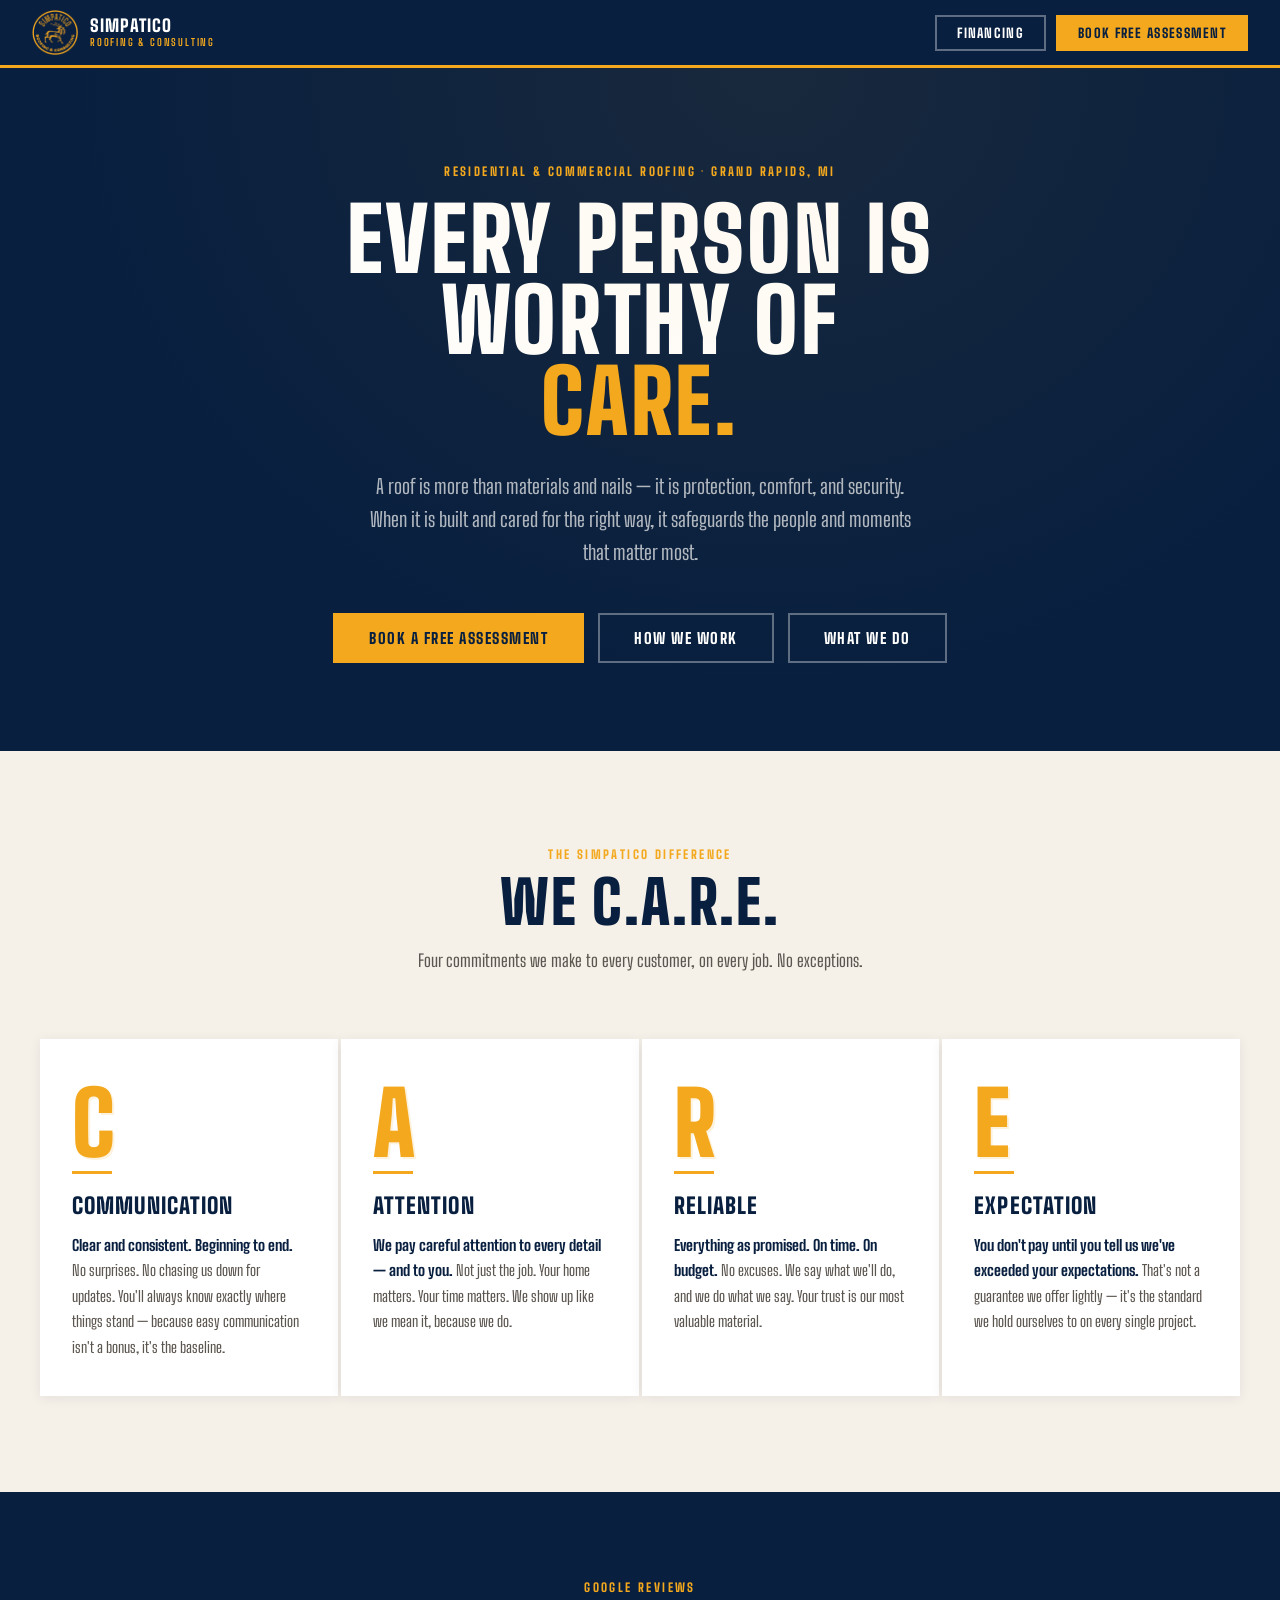
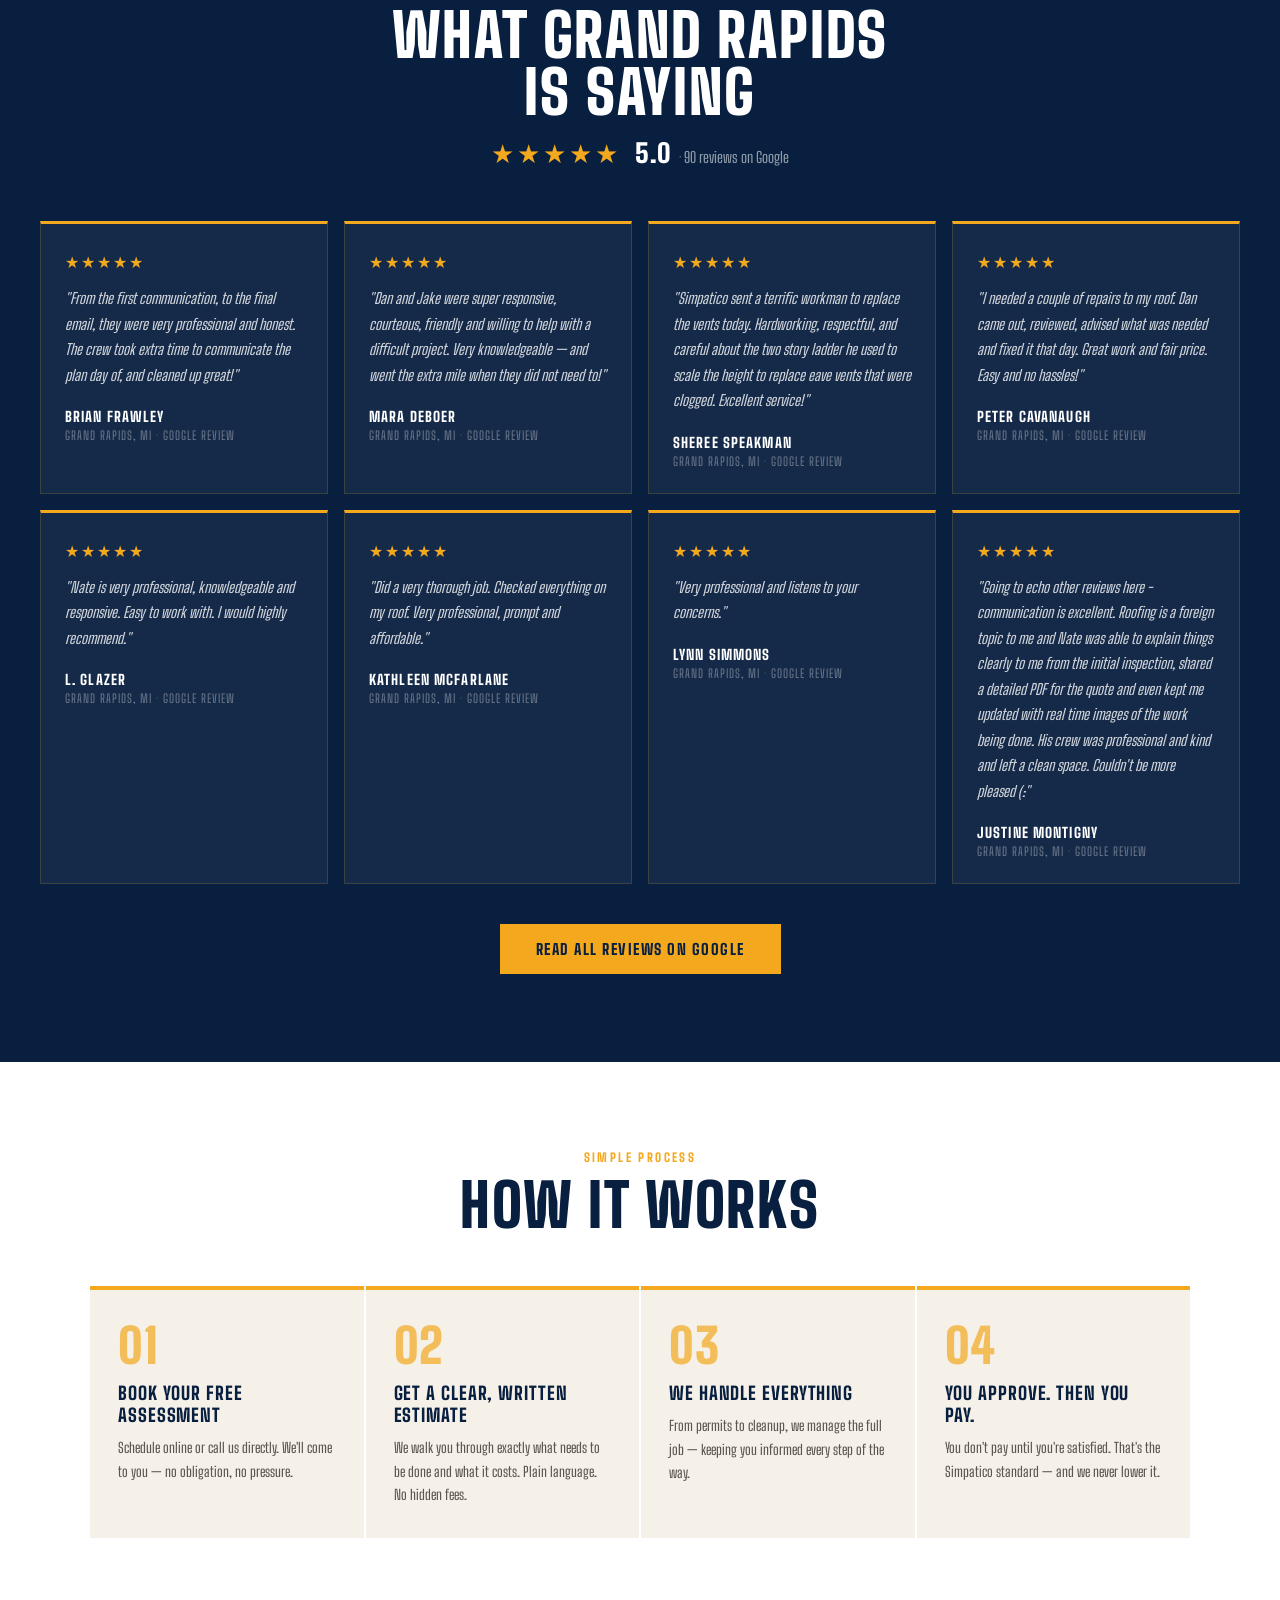
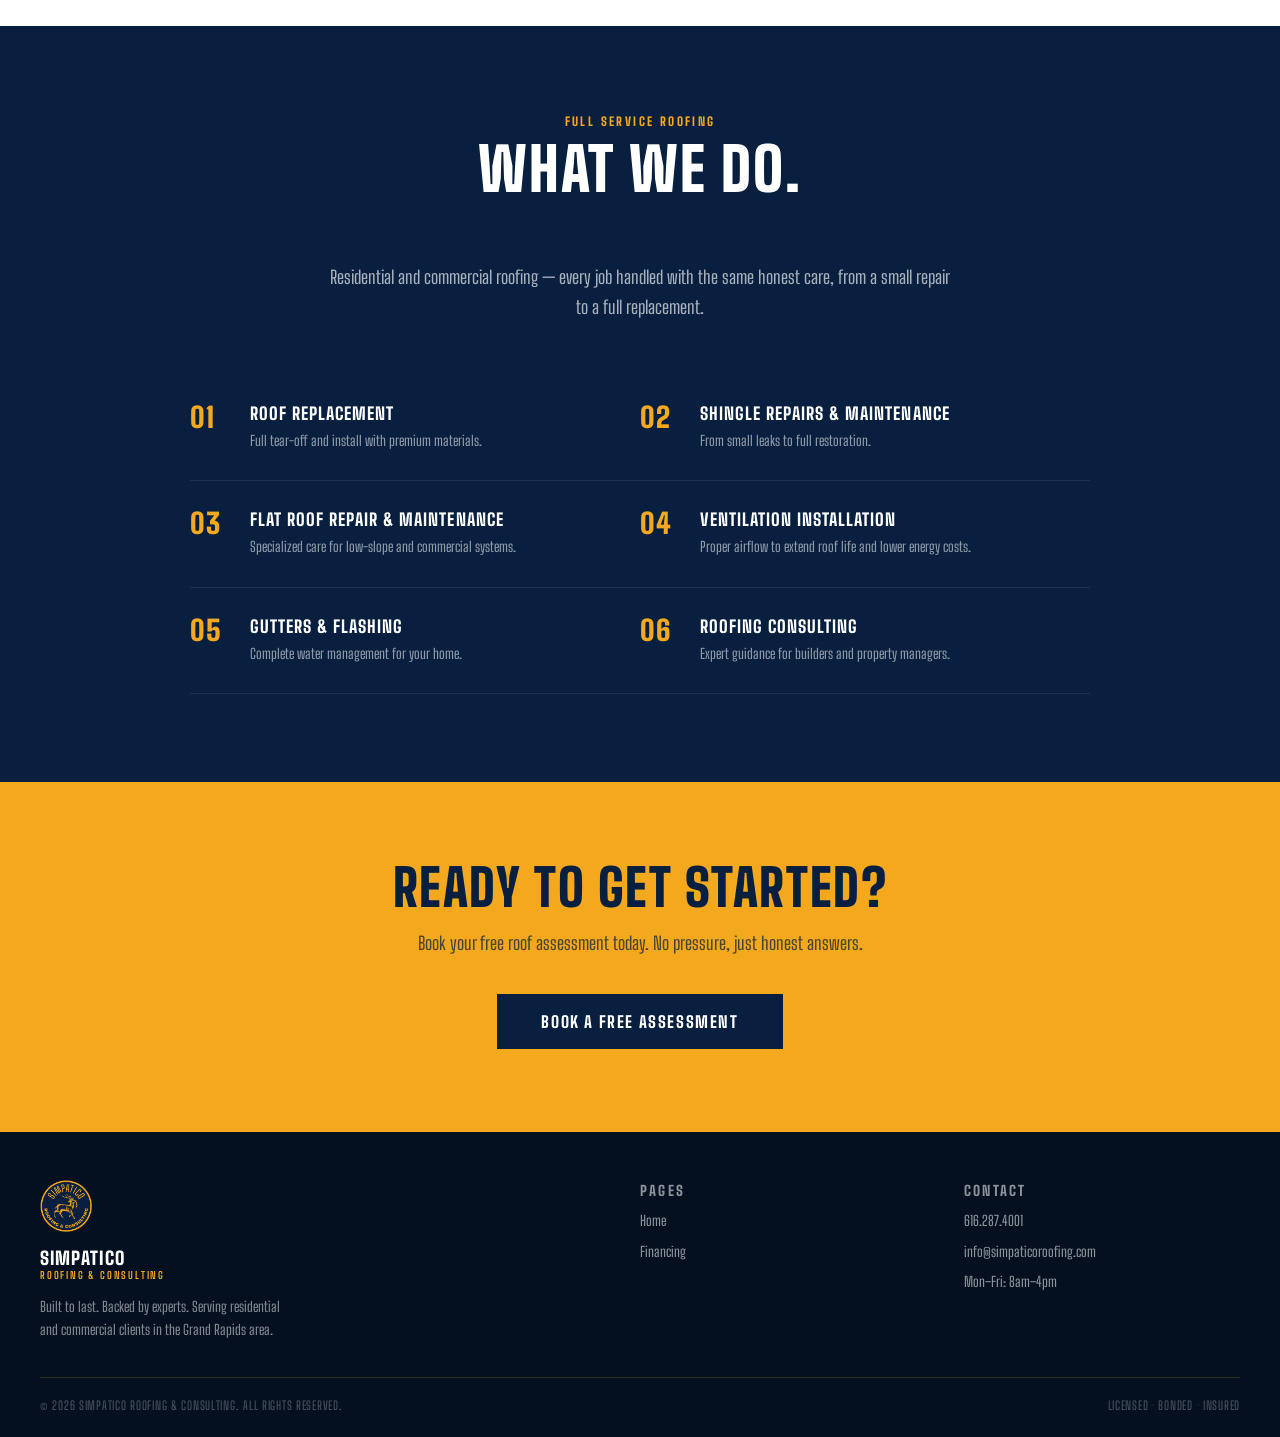
==== index.html @ 1a0c3919 "Build out financing page; restructure header; remove products-we-trust - Replace coming-soon stub wi" ====
<!DOCTYPE html>
<html lang="en">
<head>
<meta charset="UTF-8">
<meta name="viewport" content="width=device-width, initial-scale=1.0">
<title>Simpatico Roofing & Consulting — Grand Rapids, MI</title>
<meta name="description" content="Residential and commercial roofing in Grand Rapids, MI. Honest estimates, expert installation, and a satisfaction guarantee. Book your free assessment today.">
<link rel="stylesheet" href="styles.css">
<style>
/* ── HERO ── */
.hero {
  background: var(--navy);
  padding: 96px 32px 88px;
  text-align: center;
  position: relative; overflow: hidden;
}
.hero::before {
  content: '';
  position: absolute; inset: 0;
  background: radial-gradient(ellipse at 60% 0%, rgba(243,168,29,0.07) 0%, transparent 65%);
  pointer-events: none;
}
.hero-eyebrow {
  font-weight: 800; font-size: 12px; letter-spacing: 0.20em; text-transform: uppercase;
  color: var(--gold); margin-bottom: 20px;
}
.hero h1 {
  font-weight: 900; font-size: clamp(44px, 7vw, 88px);
  text-transform: uppercase; letter-spacing: 0.03em; line-height: 0.92;
  color: white; margin-bottom: 28px;
}
.hero h1 em { color: var(--gold); font-style: normal; }
.hero-sub {
  font-size: clamp(16px, 2vw, 20px); font-weight: 400;
  color: rgba(255,255,255,0.68); line-height: 1.65;
  max-width: 560px; margin: 0 auto 44px;
}
.hero-actions { display: flex; gap: 14px; justify-content: center; flex-wrap: wrap; }

/* ── CARE SECTION ── */
.care-section { background: var(--off-white); padding: 96px 32px; }
.care-grid {
  display: grid;
  grid-template-columns: repeat(auto-fit, minmax(260px, 1fr));
  gap: 3px;
  max-width: 1200px; margin: 0 auto;
}
.care-card {
  background: white;
  padding: 40px 32px 36px;
  box-shadow: 0 2px 12px rgba(8,31,63,0.07);
  transition: box-shadow 200ms ease-out, transform 200ms ease-out;
}
.care-card:hover {
  box-shadow: 0 8px 32px rgba(8,31,63,0.14);
  transform: translateY(-3px);
}
.care-letter {
  font-weight: 900; font-size: 88px; line-height: 1;
  letter-spacing: -0.02em; text-transform: uppercase;
  color: var(--gold); margin-bottom: 4px;
  text-shadow: 2px 2px 0 rgba(243,168,29,0.15);
}
.care-rule { width: 40px; height: 3px; background: var(--gold); margin-bottom: 18px; }
.care-title {
  font-weight: 900; font-size: 22px;
  text-transform: uppercase; letter-spacing: 0.05em;
  color: var(--navy); margin-bottom: 14px;
}
.care-desc { font-size: 15px; font-weight: 400; color: var(--gray); line-height: 1.70; }
.care-desc strong { color: var(--navy); font-weight: 700; }

/* ── REVIEWS ── */
.reviews-section { background: var(--navy); padding: 88px 32px; }
.reviews-section .section-header { margin-bottom: 52px; }
.reviews-section .section-title { color: white; }
.reviews-aggregate { display: flex; align-items: center; gap: 14px; justify-content: center; margin-top: 16px; flex-wrap: wrap; }
.reviews-stars { color: var(--gold); font-size: 26px; letter-spacing: 3px; }
.reviews-score { font-weight: 900; font-size: 26px; color: white; letter-spacing: 0.03em; }
.reviews-count { font-weight: 400; font-size: 15px; color: rgba(255,255,255,0.55); letter-spacing: 0; }
.reviews-grid {
  display: grid;
  grid-template-columns: repeat(auto-fit, minmax(280px, 1fr));
  gap: 16px;
  max-width: 1200px; margin: 0 auto;
}
.review-card {
  background: rgba(255,255,255,0.05);
  border: 1px solid rgba(243,168,29,0.18);
  border-top: 3px solid var(--gold);
  padding: 28px 24px 24px;
  transition: background 200ms;
}
.review-card:hover { background: rgba(255,255,255,0.08); }
.review-stars { color: var(--gold); font-size: 16px; letter-spacing: 2px; margin-bottom: 14px; }
.review-text { font-size: 15px; font-weight: 400; font-style: italic; color: rgba(255,255,255,0.80); line-height: 1.70; margin-bottom: 20px; }
.review-author { font-weight: 800; font-size: 14px; letter-spacing: 0.08em; text-transform: uppercase; color: white; }
.review-source { font-size: 12px; letter-spacing: 0.08em; text-transform: uppercase; color: rgba(255,255,255,0.35); margin-top: 3px; }

/* ── HOW IT WORKS ── */
.how-section { background: white; padding: 88px 32px; }
.steps {
  display: grid;
  grid-template-columns: repeat(auto-fit, minmax(220px, 1fr));
  gap: 2px;
  max-width: 1100px; margin: 0 auto;
}
.step { padding: 32px 28px; border-top: 4px solid var(--gold); background: var(--off-white); }
.step-num {
  font-weight: 900; font-size: 48px; letter-spacing: 0.02em;
  color: var(--gold); line-height: 1; margin-bottom: 12px; opacity: 0.70;
}
.step-title { font-weight: 800; font-size: 18px; text-transform: uppercase; letter-spacing: 0.05em; color: var(--navy); margin-bottom: 10px; }
.step-desc { font-size: 14px; font-weight: 400; color: var(--gray); line-height: 1.65; }

/* ── FINAL CTA ── */
.cta-section { background: var(--gold); padding: 80px 32px; text-align: center; }
.cta-section h2 {
  font-weight: 900; font-size: clamp(30px, 4vw, 56px);
  text-transform: uppercase; letter-spacing: 0.03em; line-height: 1.0;
  color: var(--navy); margin-bottom: 16px;
}
.cta-section p {
  font-size: 18px; font-weight: 400;
  color: var(--navy); opacity: 0.72; line-height: 1.6;
  max-width: 520px; margin: 0 auto 36px;
}

/* ── WHAT WE DO ── */
.services-section { background: var(--navy); padding: 88px 32px; }
.services-section .section-title { color: white; }
.services-intro {
  font-size: clamp(16px, 2vw, 18px); font-weight: 400;
  color: rgba(255,255,255,0.65); line-height: 1.70;
  max-width: 620px; margin: 0 auto 52px; text-align: center;
}
.services-grid {
  display: grid;
  grid-template-columns: repeat(auto-fit, minmax(320px, 1fr));
  gap: 0;
  max-width: 900px; margin: 0 auto;
}
.service-item {
  display: flex; gap: 20px; align-items: flex-start;
  padding: 28px 0;
  border-bottom: 1px solid rgba(255,255,255,0.08);
}
.service-num {
  font-weight: 900; font-size: 28px; letter-spacing: 0.02em;
  color: var(--gold); line-height: 1; flex-shrink: 0; min-width: 40px;
}
.service-title {
  font-weight: 800; font-size: 17px; text-transform: uppercase;
  letter-spacing: 0.06em; color: white; margin-bottom: 6px;
}
.service-desc { font-size: 14px; font-weight: 400; color: rgba(255,255,255,0.55); line-height: 1.60; }

@media (max-width: 680px) {
  .hero { padding: 64px 20px 60px; }
  .care-section, .how-section { padding: 64px 20px; }
  .reviews-section { padding: 64px 20px; }
  .cta-section { padding: 60px 20px; }
  .services-section { padding: 64px 20px; }
  .services-grid { grid-template-columns: 1fr; }
}
</style>
</head>
<body>

<!-- NAV -->
<nav>
  <a class="nav-brand" href="/">
    <img src="assets/simpatico_circle_logo_navy_cropped.png" alt="Simpatico Roofing">
    <div class="nav-brand-text">
      <span class="nav-brand-name">Simpatico</span>
      <span class="nav-brand-sub">Roofing & Consulting</span>
    </div>
  </a>
  <div class="nav-cta-group">
    <a class="nav-cta-secondary" href="financing.html">Financing</a>
    <a class="nav-cta" href="https://book.simpaticoroofing.com">Book Free Assessment</a>
  </div>
</nav>

<!-- HERO -->
<section class="hero">
  <div class="hero-eyebrow">Residential &amp; Commercial Roofing · Grand Rapids, MI</div>
  <h1>Every Person Is<br>Worthy of<br><em>Care.</em></h1>
  <p class="hero-sub">A roof is more than materials and nails — it is protection, comfort, and security. When it is built and cared for the right way, it safeguards the people and moments that matter most.</p>
  <div class="hero-actions">
    <a class="btn-primary" href="https://book.simpaticoroofing.com">Book a Free Assessment</a>
    <a class="btn-ghost" href="#how">How We Work</a>
    <a class="btn-ghost" href="#services">What We Do</a>
  </div>
</section>

<!-- CARE SECTION -->
<section class="care-section" id="care">
  <div class="section-header">
    <div class="section-eyebrow">The Simpatico Difference</div>
    <div class="section-title">We C.A.R.E.</div>
    <p class="section-sub">Four commitments we make to every customer, on every job. No exceptions.</p>
  </div>
  <div class="care-grid">

    <div class="care-card">
      <div class="care-letter">C</div>
      <div class="care-rule"></div>
      <div class="care-title">Communication</div>
      <p class="care-desc"><strong>Clear and consistent. Beginning to end.</strong> No surprises. No chasing us down for updates. You'll always know exactly where things stand — because easy communication isn't a bonus, it's the baseline.</p>
    </div>

    <div class="care-card">
      <div class="care-letter">A</div>
      <div class="care-rule"></div>
      <div class="care-title">Attention</div>
      <p class="care-desc"><strong>We pay careful attention to every detail — and to you.</strong> Not just the job. Your home matters. Your time matters. We show up like we mean it, because we do.</p>
    </div>

    <div class="care-card">
      <div class="care-letter">R</div>
      <div class="care-rule"></div>
      <div class="care-title">Reliable</div>
      <p class="care-desc"><strong>Everything as promised. On time. On budget.</strong> No excuses. We say what we'll do, and we do what we say. Your trust is our most valuable material.</p>
    </div>

    <div class="care-card">
      <div class="care-letter">E</div>
      <div class="care-rule"></div>
      <div class="care-title">Expectation</div>
      <p class="care-desc"><strong>You don't pay until you tell us we've exceeded your expectations.</strong> That's not a guarantee we offer lightly — it's the standard we hold ourselves to on every single project.</p>
    </div>

  </div>
</section>

<!-- REVIEWS SECTION -->
<section class="reviews-section">
  <div class="section-header">
    <div class="section-eyebrow">Google Reviews</div>
    <div class="section-title">What Grand Rapids<br>Is Saying</div>
    <div class="reviews-aggregate">
      <div class="reviews-stars">★★★★★</div>
      <div class="reviews-score">5.0 <span class="reviews-count">· 90 reviews on Google</span></div>
    </div>
  </div>
  <div class="reviews-grid">

    <div class="review-card">
      <div class="review-stars">★★★★★</div>
      <p class="review-text">"From the first communication, to the final email, they were very professional and honest. The crew took extra time to communicate the plan day of, and cleaned up great!"</p>
      <div class="review-author">Brian Frawley</div>
      <div class="review-source">Grand Rapids, MI · Google Review</div>
    </div>

    <div class="review-card">
      <div class="review-stars">★★★★★</div>
      <p class="review-text">"Dan and Jake were super responsive, courteous, friendly and willing to help with a difficult project. Very knowledgeable — and went the extra mile when they did not need to!"</p>
      <div class="review-author">Mara DeBoer</div>
      <div class="review-source">Grand Rapids, MI · Google Review</div>
    </div>

    <div class="review-card">
      <div class="review-stars">★★★★★</div>
      <p class="review-text">"Simpatico sent a terrific workman to replace the vents today. Hardworking, respectful, and careful about the two story ladder he used to scale the height to replace eave vents that were clogged. Excellent service!"</p>
      <div class="review-author">Sheree Speakman</div>
      <div class="review-source">Grand Rapids, MI · Google Review</div>
    </div>

    <div class="review-card">
      <div class="review-stars">★★★★★</div>
      <p class="review-text">"I needed a couple of repairs to my roof. Dan came out, reviewed, advised what was needed and fixed it that day. Great work and fair price. Easy and no hassles!"</p>
      <div class="review-author">Peter Cavanaugh</div>
      <div class="review-source">Grand Rapids, MI · Google Review</div>
    </div>

    <div class="review-card">
      <div class="review-stars">★★★★★</div>
      <p class="review-text">"Nate is very professional, knowledgeable and responsive. Easy to work with. I would highly recommend."</p>
      <div class="review-author">L. Glazer</div>
      <div class="review-source">Grand Rapids, MI · Google Review</div>
    </div>

    <div class="review-card">
      <div class="review-stars">★★★★★</div>
      <p class="review-text">"Did a very thorough job. Checked everything on my roof. Very professional, prompt and affordable."</p>
      <div class="review-author">Kathleen McFarlane</div>
      <div class="review-source">Grand Rapids, MI · Google Review</div>
    </div>

    <div class="review-card">
      <div class="review-stars">★★★★★</div>
      <p class="review-text">"Very professional and listens to your concerns."</p>
      <div class="review-author">Lynn Simmons</div>
      <div class="review-source">Grand Rapids, MI · Google Review</div>
    </div>

    <div class="review-card">
      <div class="review-stars">★★★★★</div>
      <p class="review-text">"Going to echo other reviews here - communication is excellent. Roofing is a foreign topic to me and Nate was able to explain things clearly to me from the initial inspection, shared a detailed PDF for the quote and even kept me updated with real time images of the work being done. His crew was professional and kind and left a clean space. Couldn't be more pleased (:"</p>
      <div class="review-author">Justine Montigny</div>
      <div class="review-source">Grand Rapids, MI · Google Review</div>
    </div>

  </div>
  <div style="text-align:center; margin-top:40px;">
    <a class="btn-primary" href="https://www.google.com/maps/place/Simpatico+Roofing+and+Consulting/@42.9567124,-85.7426489,26934m/data=!3m2!1e3!4b1!4m6!3m5!1s0x4779182e72a25d55:0x33d0dccd6c10d0e7!8m2!3d42.956742!4d-85.6602489!16s%2Fg%2F11p14z2ggx?entry=ttu&g_ep=EgoyMDI2MDUwMi4wIKXMDSoASAFQAw%3D%3D" target="_blank" rel="noopener">Read All Reviews on Google</a>
  </div>
</section>

<!-- HOW IT WORKS -->
<section class="how-section" id="how">
  <div class="section-header" style="margin-bottom:52px;">
    <div class="section-eyebrow">Simple Process</div>
    <div class="section-title">How It Works</div>
  </div>
  <div class="steps">
    <div class="step">
      <div class="step-num">01</div>
      <div class="step-title">Book Your Free Assessment</div>
      <p class="step-desc">Schedule online or call us directly. We'll come to you — no obligation, no pressure.</p>
    </div>
    <div class="step">
      <div class="step-num">02</div>
      <div class="step-title">Get a Clear, Written Estimate</div>
      <p class="step-desc">We walk you through exactly what needs to be done and what it costs. Plain language. No hidden fees.</p>
    </div>
    <div class="step">
      <div class="step-num">03</div>
      <div class="step-title">We Handle Everything</div>
      <p class="step-desc">From permits to cleanup, we manage the full job — keeping you informed every step of the way.</p>
    </div>
    <div class="step">
      <div class="step-num">04</div>
      <div class="step-title">You Approve. Then You Pay.</div>
      <p class="step-desc">You don't pay until you're satisfied. That's the Simpatico standard — and we never lower it.</p>
    </div>
  </div>
</section>

<!-- WHAT WE DO -->
<section class="services-section" id="services">
  <div class="section-header">
    <div class="section-eyebrow">Full Service Roofing</div>
    <div class="section-title">What We Do.</div>
  </div>
  <p class="services-intro">Residential and commercial roofing — every job handled with the same honest care, from a small repair to a full replacement.</p>
  <div class="services-grid">
    <div class="service-item">
      <div class="service-num">01</div>
      <div>
        <div class="service-title">Roof Replacement</div>
        <p class="service-desc">Full tear-off and install with premium materials.</p>
      </div>
    </div>
    <div class="service-item">
      <div class="service-num">02</div>
      <div>
        <div class="service-title">Shingle Repairs &amp; Maintenance</div>
        <p class="service-desc">From small leaks to full restoration.</p>
      </div>
    </div>
    <div class="service-item">
      <div class="service-num">03</div>
      <div>
        <div class="service-title">Flat Roof Repair &amp; Maintenance</div>
        <p class="service-desc">Specialized care for low-slope and commercial systems.</p>
      </div>
    </div>
    <div class="service-item">
      <div class="service-num">04</div>
      <div>
        <div class="service-title">Ventilation Installation</div>
        <p class="service-desc">Proper airflow to extend roof life and lower energy costs.</p>
      </div>
    </div>
    <div class="service-item">
      <div class="service-num">05</div>
      <div>
        <div class="service-title">Gutters &amp; Flashing</div>
        <p class="service-desc">Complete water management for your home.</p>
      </div>
    </div>
    <div class="service-item">
      <div class="service-num">06</div>
      <div>
        <div class="service-title">Roofing Consulting</div>
        <p class="service-desc">Expert guidance for builders and property managers.</p>
      </div>
    </div>
  </div>
</section>

<!-- FINAL CTA -->
<section class="cta-section" id="assessment">
  <h2>Ready to Get Started?</h2>
  <p>Book your free roof assessment today. No pressure, just honest answers.</p>
  <a class="btn-navy" href="https://book.simpaticoroofing.com">Book a Free Assessment</a>
</section>

<!-- FOOTER -->
<footer>
  <div class="footer-inner">
    <div class="footer-brand">
      <img src="assets/simpatico_circle_logo_navy_cropped.png" alt="Simpatico Roofing">
      <div class="footer-brand-name">Simpatico</div>
      <div class="footer-brand-sub">Roofing &amp; Consulting</div>
      <p>Built to last. Backed by experts. Serving residential and commercial clients in the Grand Rapids area.</p>
    </div>
    <div class="footer-col">
      <div class="footer-col-title">Pages</div>
      <a href="/">Home</a>
      <a href="financing.html">Financing</a>
    </div>
    <div class="footer-col">
      <div class="footer-col-title">Contact</div>
      <div>616.287.4001</div>
      <div>info@simpaticoroofing.com</div>
      <div>Mon–Fri: 8am–4pm</div>
    </div>
  </div>
  <div class="footer-bottom">
    <div class="footer-copy">&copy; 2026 Simpatico Roofing &amp; Consulting. All Rights Reserved.</div>
    <div class="footer-copy">Licensed &middot; Bonded &middot; Insured</div>
  </div>
</footer>

</body>
</html>
---- styles.css ----
/* ============================================================
   SIMPATICO ROOFING & CONSULTING — Shared Styles
   ============================================================ */

@font-face {
  font-family: 'Big Shoulders Text';
  src: url('fonts/BigShoulders-VariableFont_opsz_wght.ttf') format('truetype');
  font-weight: 100 900;
  font-style: normal;
  font-display: swap;
}

/* ── RESET ── */
*, *::before, *::after { box-sizing: border-box; margin: 0; padding: 0; }

/* ── DESIGN TOKENS ── */
:root {
  --navy:      #081f3f;
  --navy-dark: #040f1f;
  --gold:      #f3a81d;
  --gold-dark: #c4850f;
  --off-white: #f5f0e8;
  --cream:     #ede7d9;
  --gray:      #5c5650;
  --gray-lt:   #a09890;
}

html { scroll-behavior: smooth; }

body {
  font-family: 'Big Shoulders Text', sans-serif;
  background: white;
  color: var(--navy);
  -webkit-font-smoothing: antialiased;
}

/* ── NAV ── */
nav {
  position: sticky; top: 0; z-index: 100;
  background: var(--navy);
  border-bottom: 3px solid var(--gold);
  padding: 0 32px;
  display: flex; align-items: center; justify-content: space-between;
  height: 68px;
}
.nav-brand { display: flex; align-items: center; gap: 12px; text-decoration: none; }
.nav-brand img { width: 46px; height: 46px; object-fit: contain; }
.nav-brand-text { display: flex; flex-direction: column; }
.nav-brand-name { font-weight: 900; font-size: 17px; letter-spacing: 0.06em; text-transform: uppercase; color: white; line-height: 1.1; }
.nav-brand-sub { font-weight: 600; font-size: 10px; letter-spacing: 0.18em; text-transform: uppercase; color: var(--gold); }
.nav-cta-group { display: flex; gap: 10px; align-items: center; flex-wrap: wrap; justify-content: flex-end; }
.nav-cta {
  font-family: 'Big Shoulders Text', sans-serif;
  font-weight: 800; font-size: 13px; letter-spacing: 0.10em; text-transform: uppercase;
  background: var(--gold); color: var(--navy);
  border: none; padding: 10px 22px; cursor: pointer;
  text-decoration: none; display: inline-block;
  transition: background 150ms ease-out;
}
.nav-cta:hover { background: var(--gold-dark); }
.nav-cta-secondary {
  font-family: 'Big Shoulders Text', sans-serif;
  font-weight: 800; font-size: 13px; letter-spacing: 0.10em; text-transform: uppercase;
  background: transparent; color: white;
  border: 2px solid rgba(255,255,255,0.35); padding: 8px 20px;
  text-decoration: none; display: inline-block;
  transition: background 150ms ease-out, color 150ms ease-out, border-color 150ms ease-out;
}
.nav-cta-secondary:hover,
.nav-cta-secondary[aria-current="page"] { background: white; color: var(--navy); border-color: white; }

/* ── BUTTONS ── */
.btn-primary {
  font-family: 'Big Shoulders Text', sans-serif;
  font-weight: 800; font-size: 15px; letter-spacing: 0.10em; text-transform: uppercase;
  background: var(--gold); color: var(--navy);
  border: none; padding: 16px 36px; cursor: pointer; text-decoration: none;
  display: inline-block; transition: background 150ms ease-out;
}
.btn-primary:hover { background: var(--gold-dark); }
.btn-ghost {
  font-family: 'Big Shoulders Text', sans-serif;
  font-weight: 800; font-size: 15px; letter-spacing: 0.10em; text-transform: uppercase;
  background: transparent; color: white;
  border: 2px solid rgba(255,255,255,0.35); padding: 14px 34px; cursor: pointer;
  text-decoration: none; display: inline-block; transition: border-color 150ms ease-out;
}
.btn-ghost:hover { border-color: rgba(255,255,255,0.70); }
.btn-navy {
  font-family: 'Big Shoulders Text', sans-serif;
  font-weight: 800; font-size: 16px; letter-spacing: 0.10em; text-transform: uppercase;
  background: var(--navy); color: white;
  border: none; padding: 18px 44px; cursor: pointer;
  text-decoration: none; display: inline-block;
  transition: background 150ms ease-out;
}
.btn-navy:hover { background: var(--navy-dark); }

/* ── SECTION COMMON ── */
.section-header { text-align: center; margin-bottom: 64px; }
.section-eyebrow {
  font-weight: 800; font-size: 12px; letter-spacing: 0.20em; text-transform: uppercase;
  color: var(--gold); margin-bottom: 12px;
}
.section-title {
  font-weight: 900; font-size: clamp(32px, 5vw, 60px);
  text-transform: uppercase; letter-spacing: 0.03em; line-height: 0.95;
  color: var(--navy);
}
.section-sub {
  font-size: 17px; font-weight: 400; color: var(--gray);
  max-width: 540px; margin: 16px auto 0; line-height: 1.65;
}

/* ── FOOTER ── */
footer {
  background: var(--navy-dark);
  border-top: 3px solid var(--gold);
  padding: 48px 32px 24px;
}
.footer-inner {
  max-width: 1200px; margin: 0 auto;
  display: flex; gap: 48px; flex-wrap: wrap; margin-bottom: 36px;
}
.footer-brand { flex: 2; min-width: 200px; }
.footer-brand img { width: 52px; height: 52px; margin-bottom: 12px; }
.footer-brand-name { font-weight: 900; font-size: 18px; letter-spacing: 0.06em; text-transform: uppercase; color: white; }
.footer-brand-sub { font-weight: 600; font-size: 10px; letter-spacing: 0.18em; text-transform: uppercase; color: var(--gold); margin-bottom: 14px; }
.footer-brand p { font-size: 14px; color: rgba(255,255,255,0.50); line-height: 1.65; max-width: 260px; }
.footer-col { flex: 1; min-width: 140px; }
.footer-col-title { font-weight: 800; font-size: 12px; letter-spacing: 0.16em; text-transform: uppercase; color: var(--gold); margin-bottom: 16px; }
.footer-col a, .footer-col div {
  display: block; font-size: 14px; color: rgba(255,255,255,0.55);
  text-decoration: none; margin-bottom: 8px; line-height: 1.6;
  transition: color 150ms;
}
.footer-col a:hover { color: white; }
.footer-bottom {
  max-width: 1200px; margin: 0 auto;
  border-top: 1px solid rgba(243,168,29,0.18);
  padding-top: 20px;
  display: flex; justify-content: space-between; align-items: center; flex-wrap: wrap; gap: 8px;
}
.footer-copy { font-size: 12px; letter-spacing: 0.06em; text-transform: uppercase; color: rgba(255,255,255,0.28); }

/* ── MOBILE ── */
@media (max-width: 680px) {
  nav {
    padding: 12px 16px;
    height: auto;
    flex-wrap: wrap;
    gap: 10px;
  }
  .nav-cta-group { width: 100%; flex-direction: column; align-items: stretch; gap: 8px; }
  .nav-cta-group a { text-align: center; }
  .footer-inner { gap: 28px; }
}
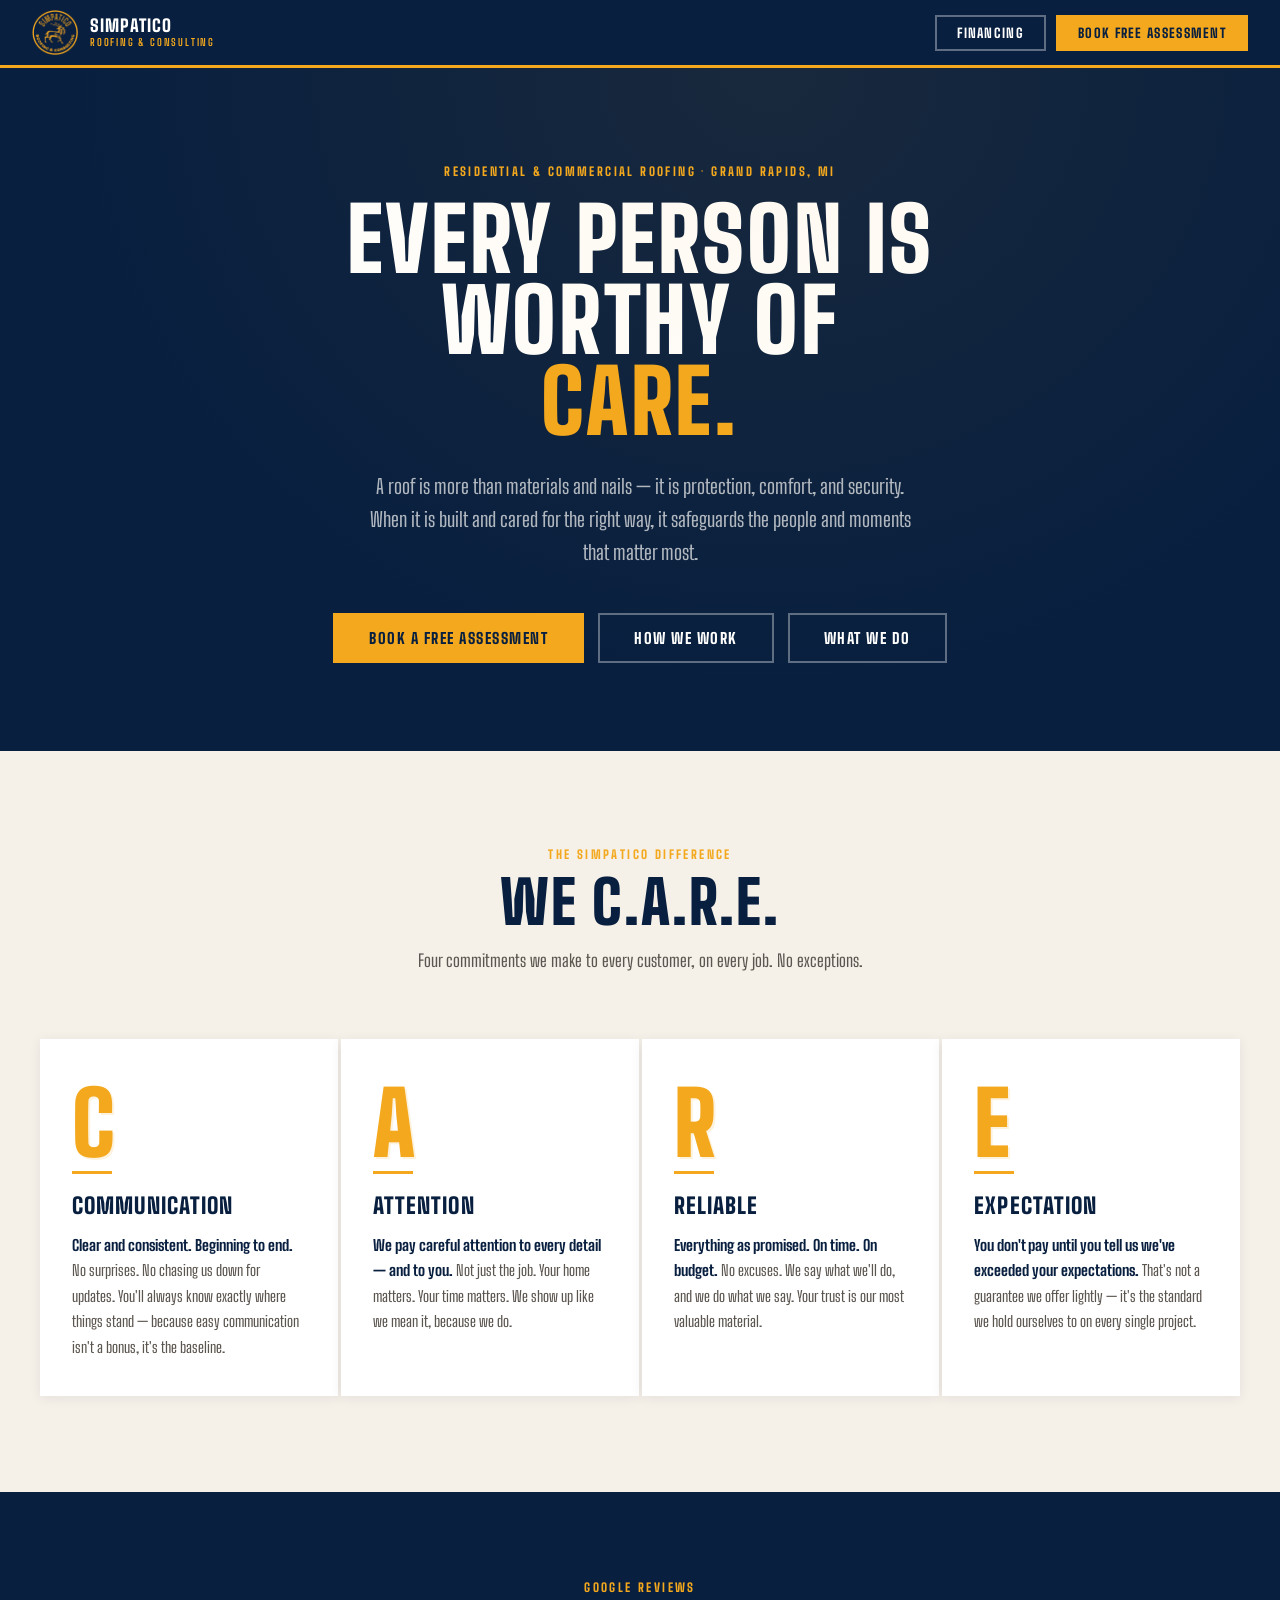
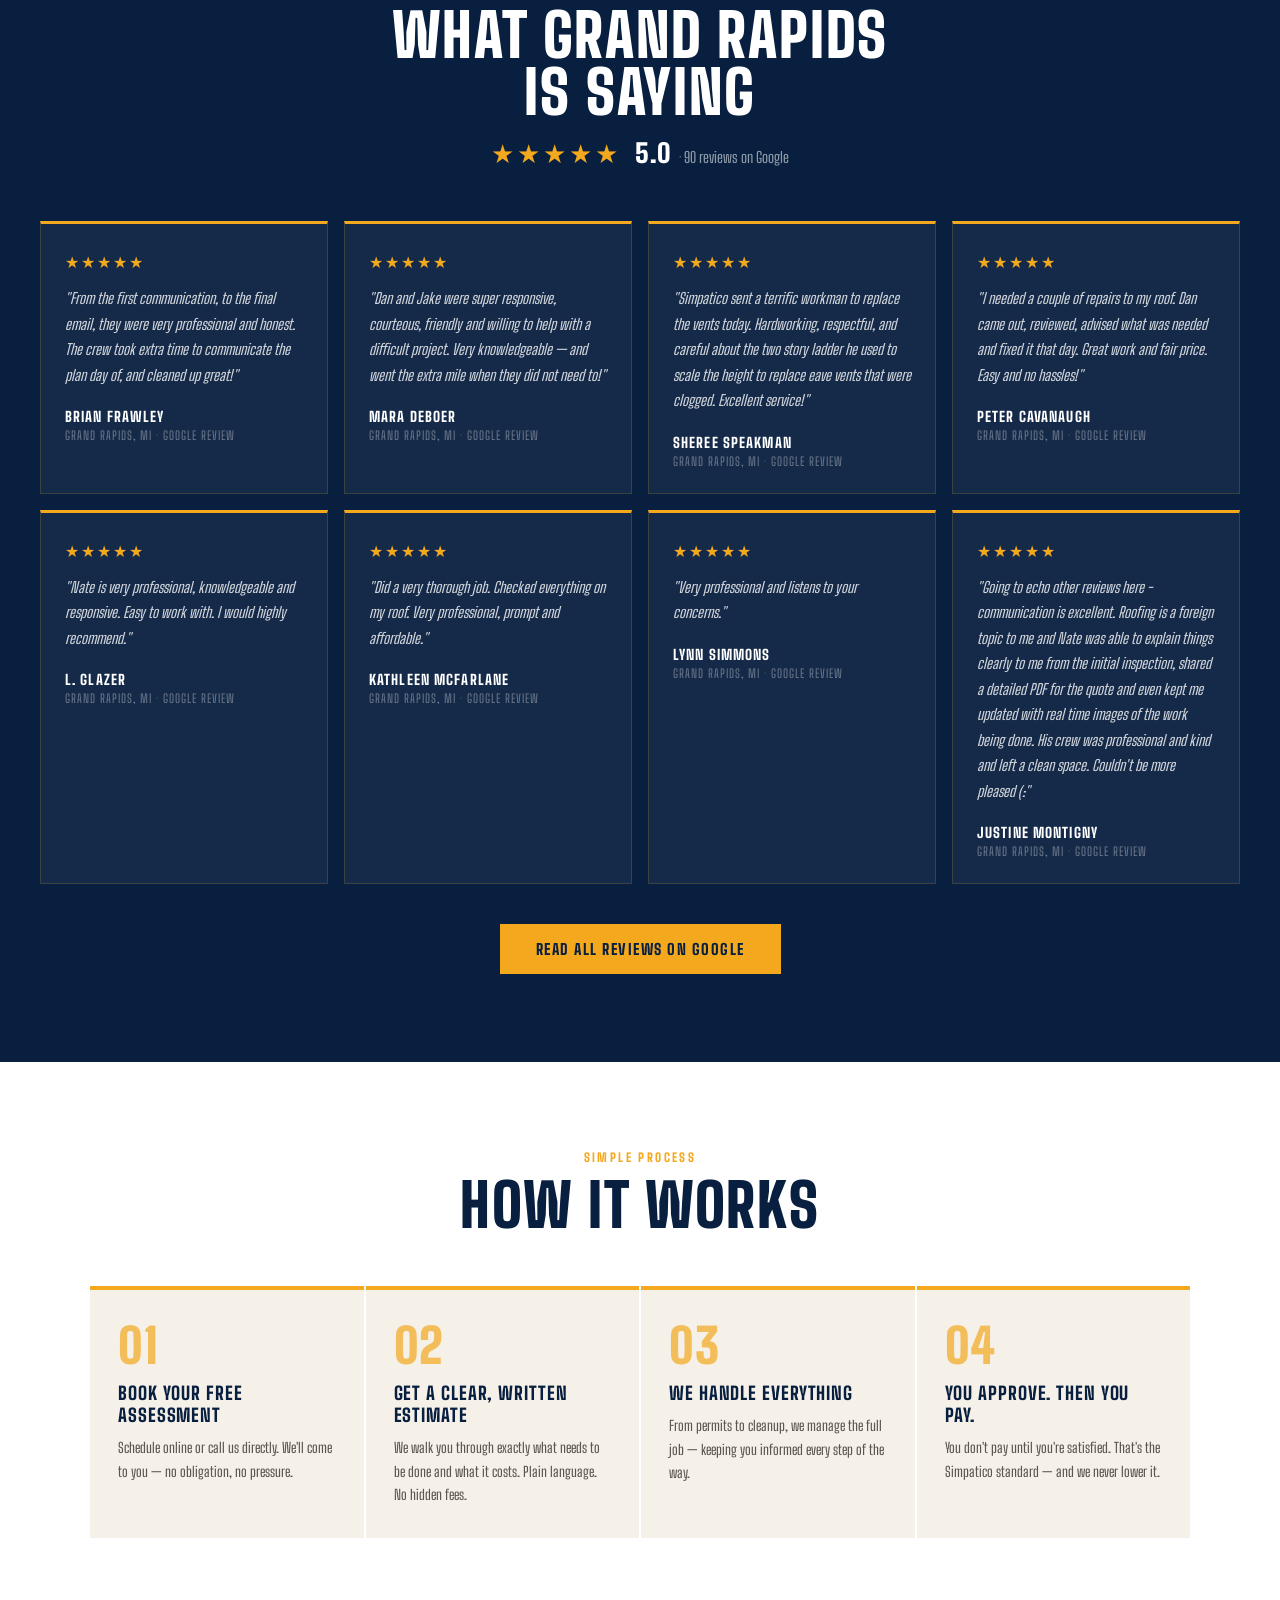
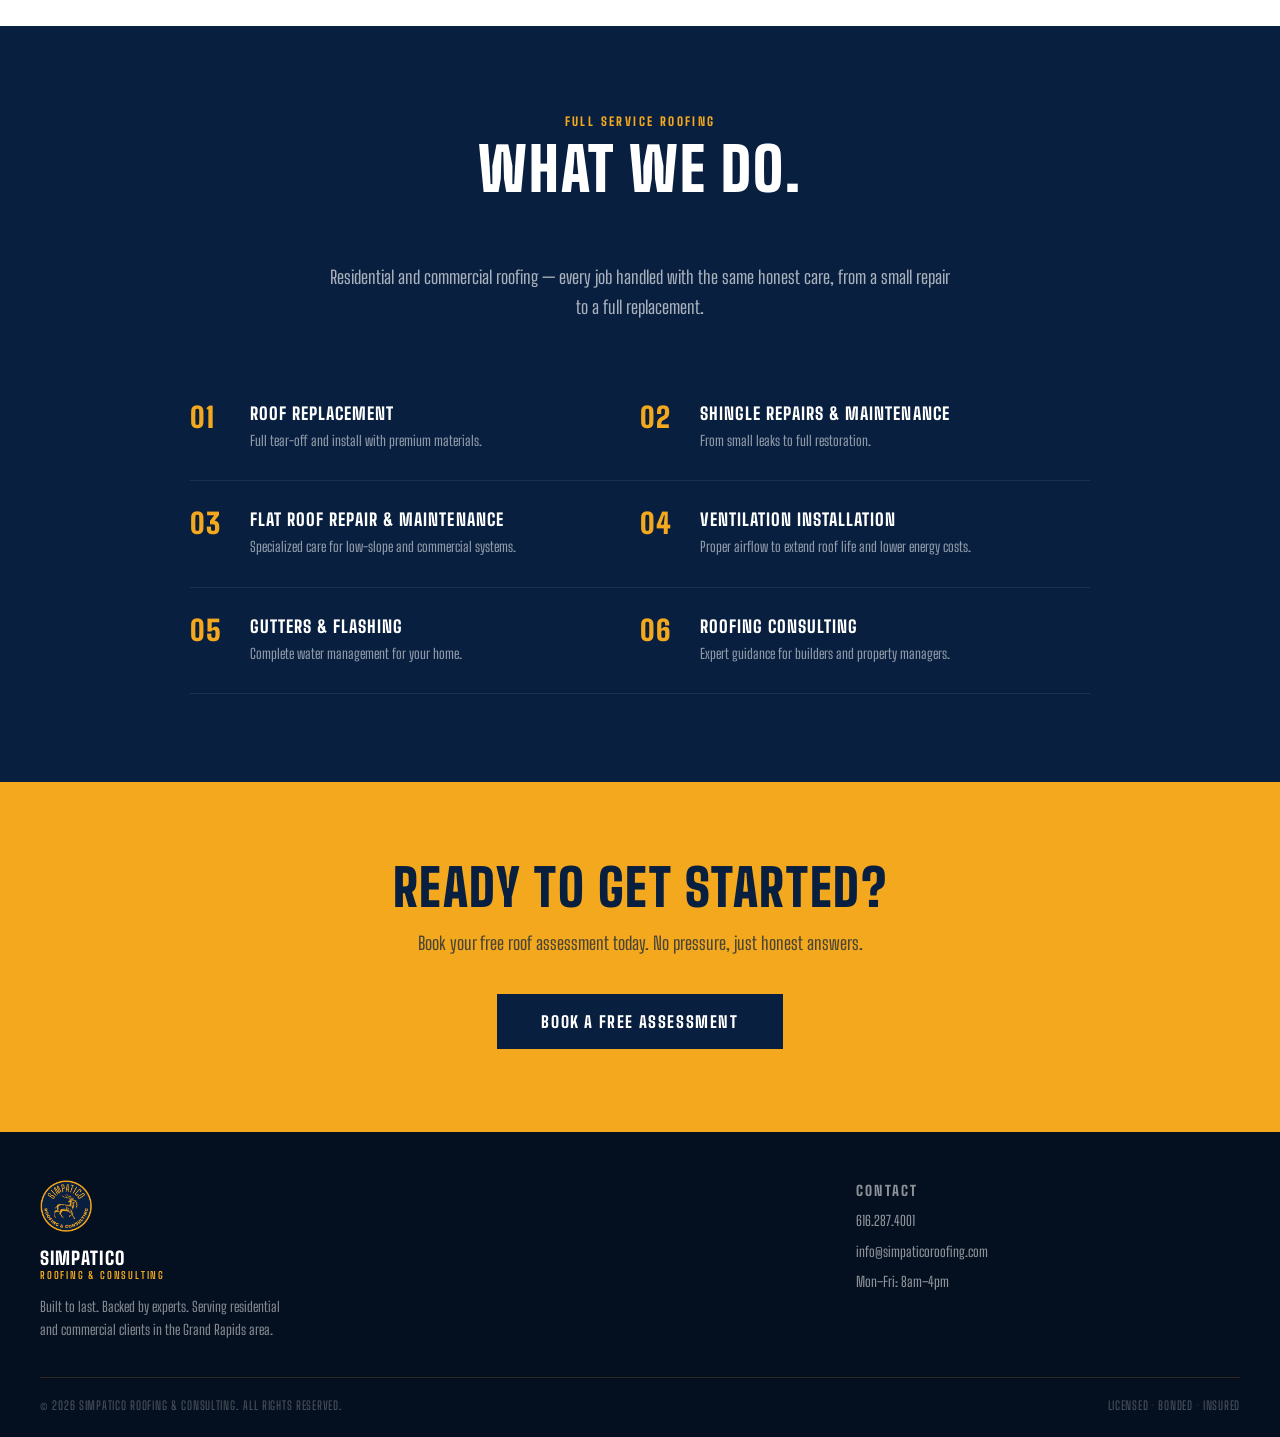
==== commit cf97f133: "Remove Pages section from footer" ====
--- a/index.html
+++ b/index.html
@@ -408,11 +408,6 @@
       <p>Built to last. Backed by experts. Serving residential and commercial clients in the Grand Rapids area.</p>
     </div>
     <div class="footer-col">
-      <div class="footer-col-title">Pages</div>
-      <a href="/">Home</a>
-      <a href="financing.html">Financing</a>
-    </div>
-    <div class="footer-col">
       <div class="footer-col-title">Contact</div>
       <div>616.287.4001</div>
       <div>info@simpaticoroofing.com</div>
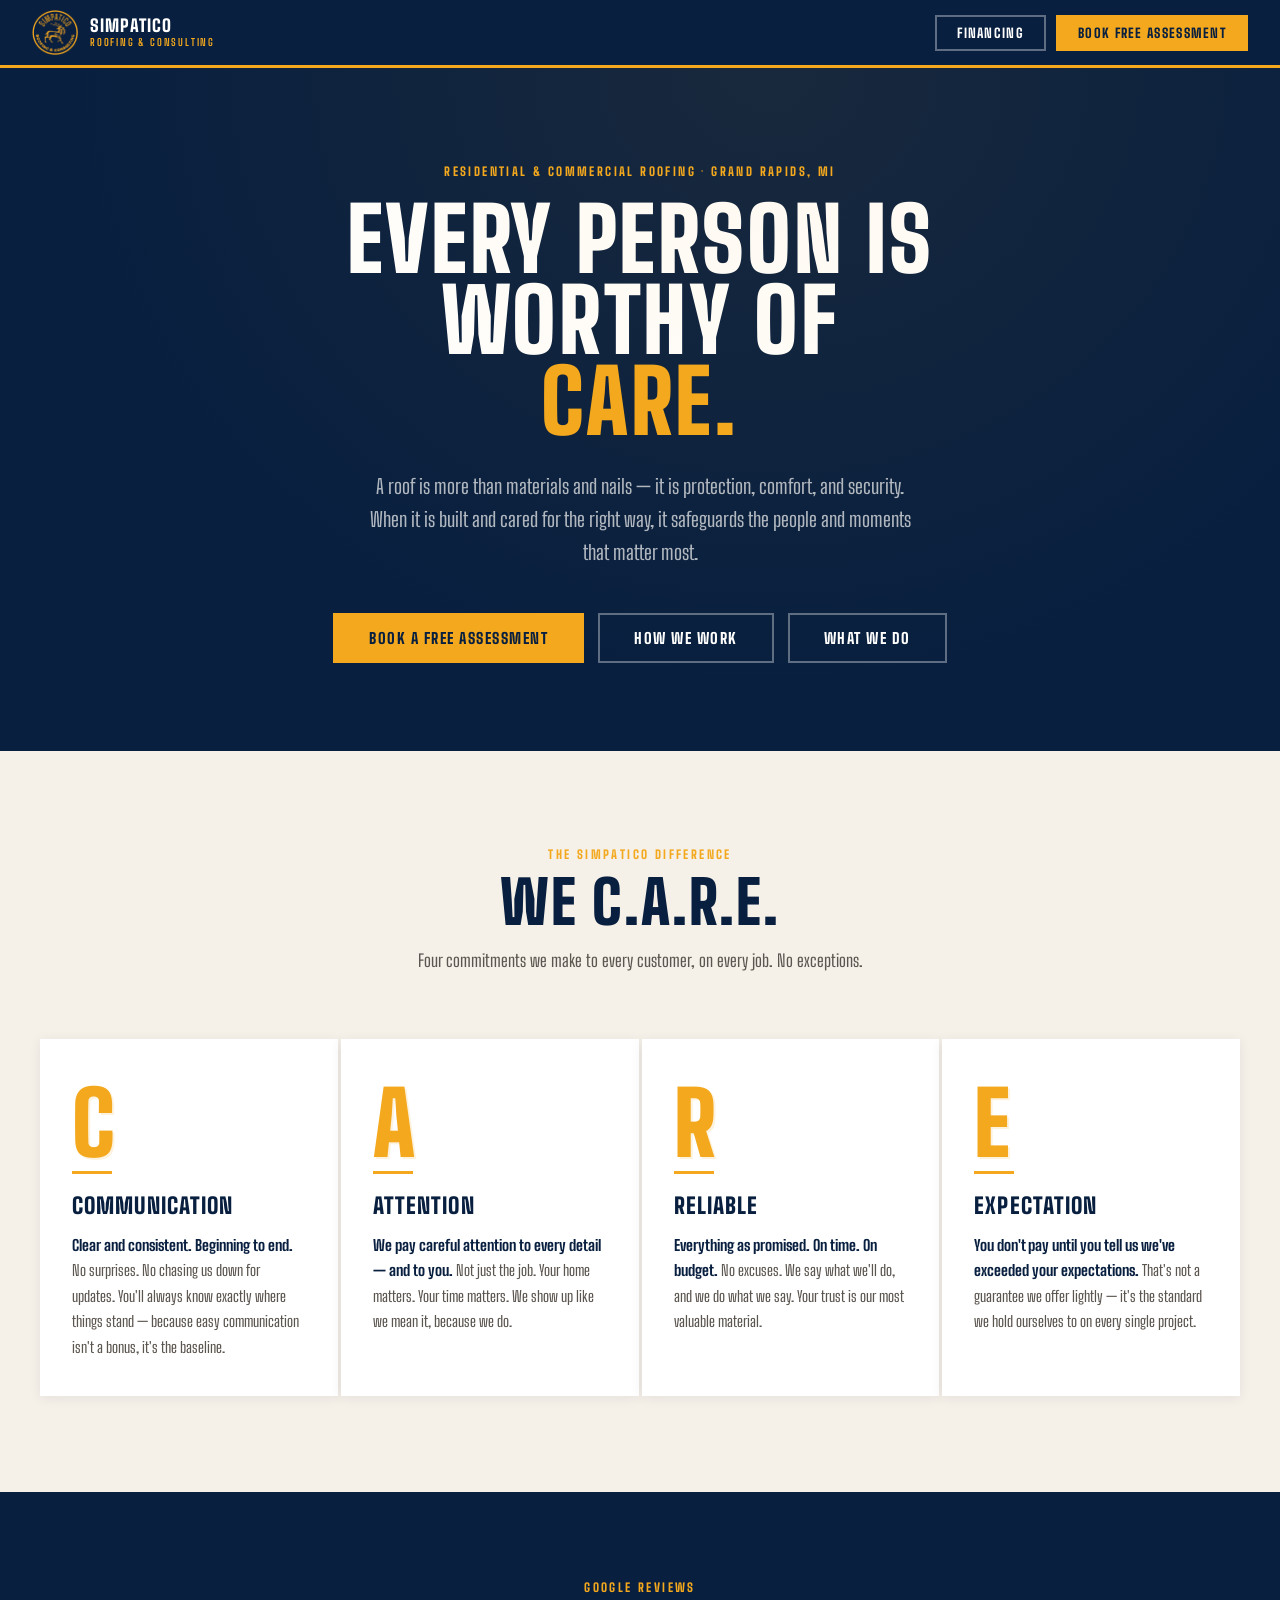
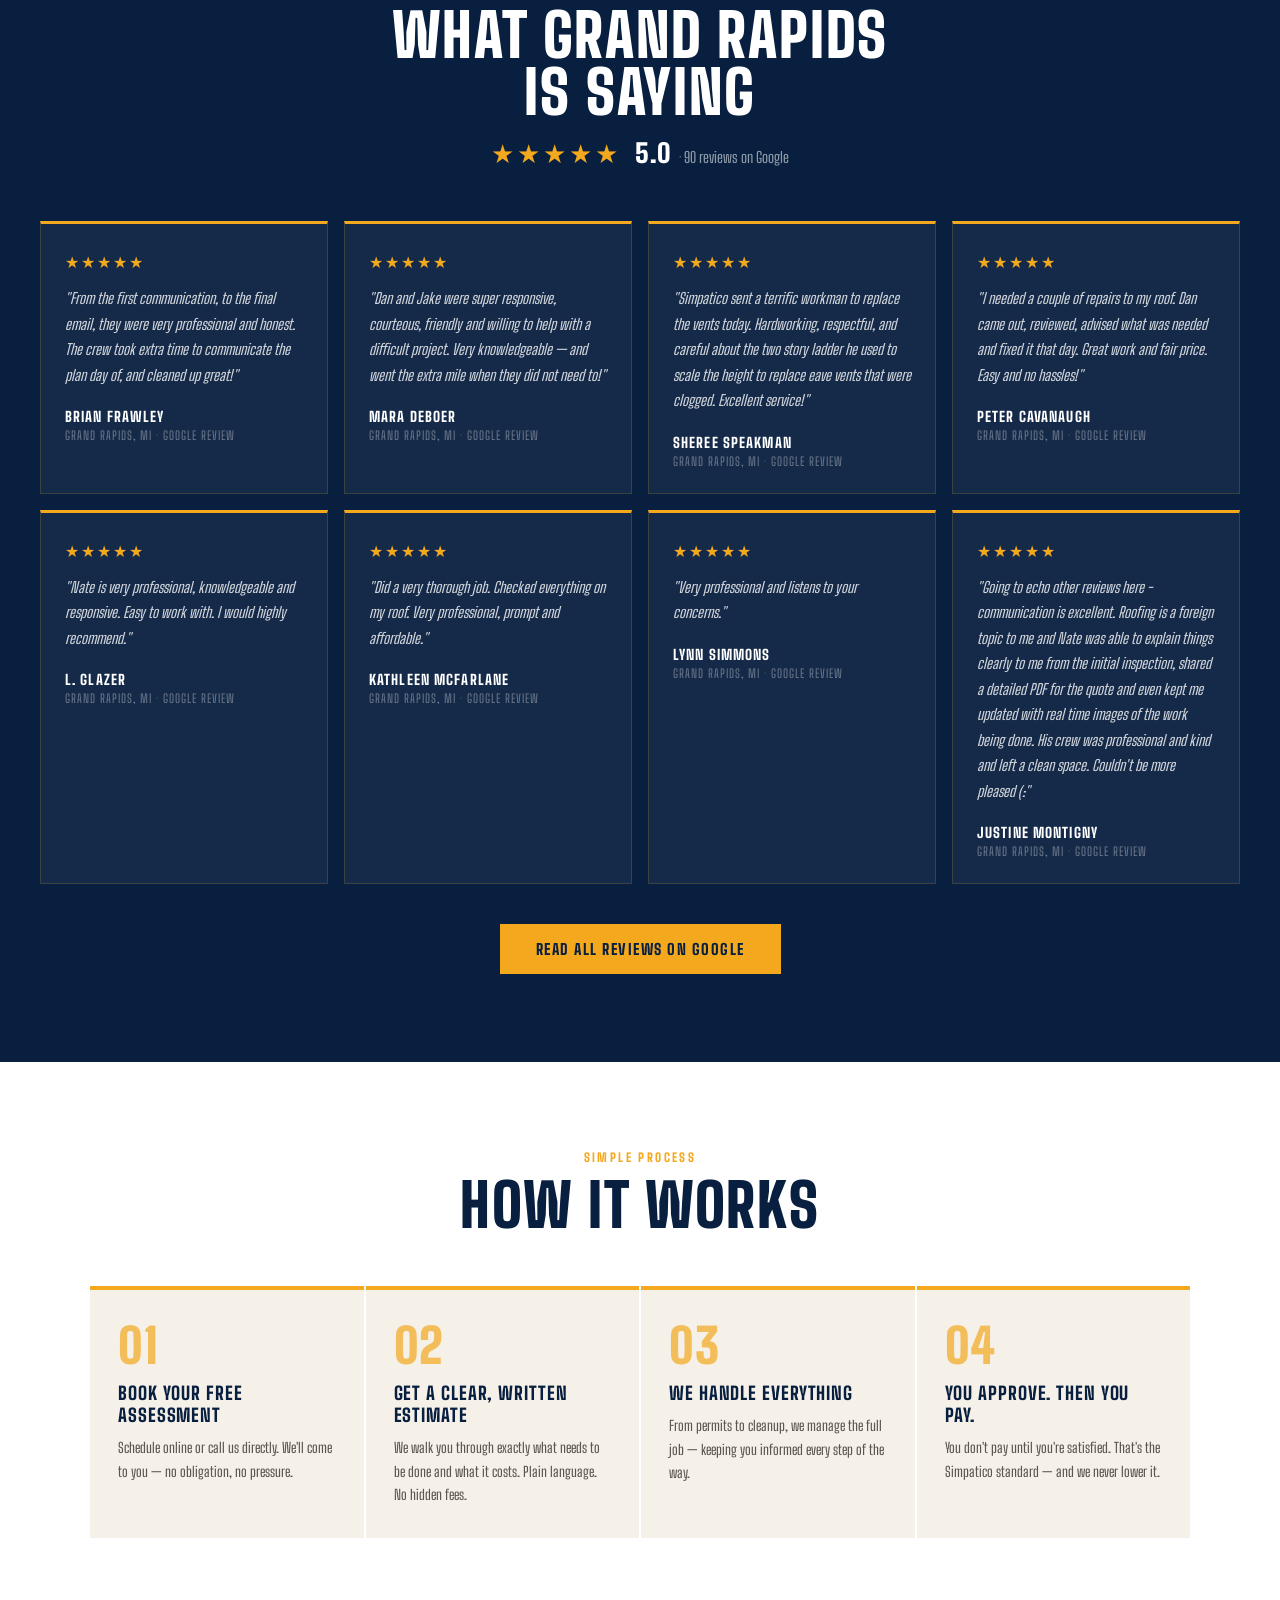
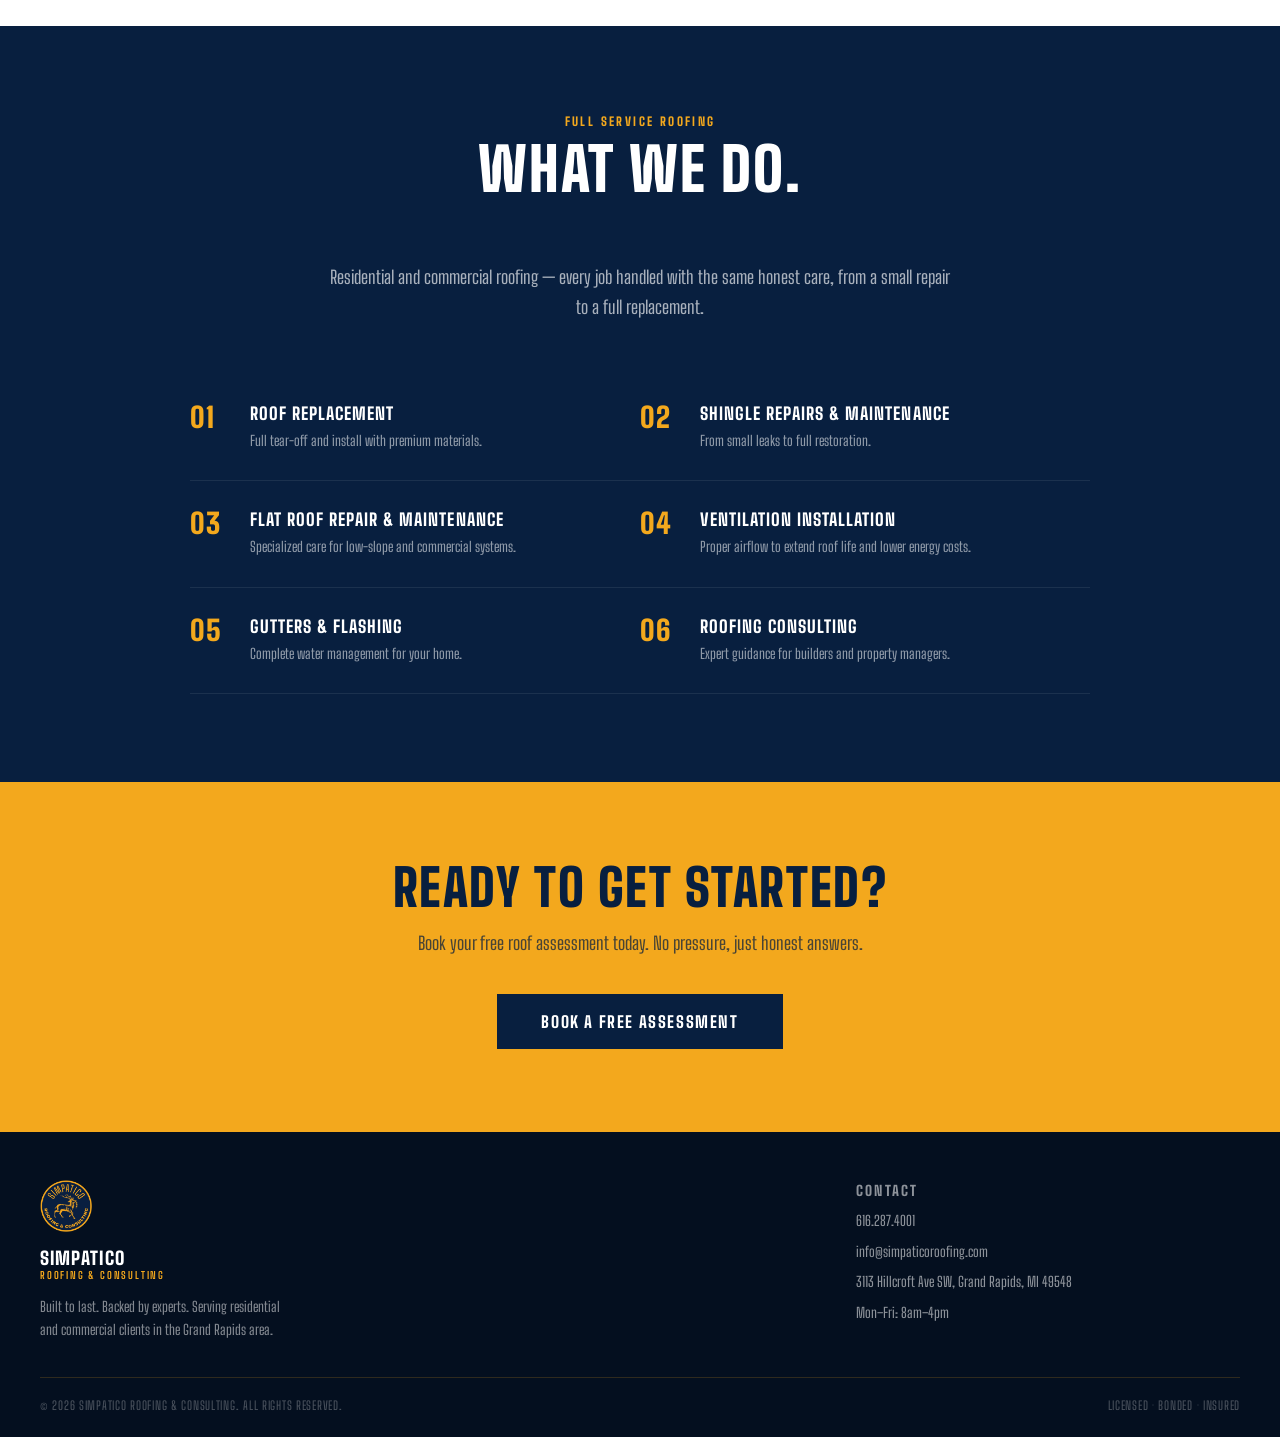
==== commit ddbdb515: "Add street address to footer contact" ====
--- a/index.html
+++ b/index.html
@@ -411,6 +411,7 @@
       <div class="footer-col-title">Contact</div>
       <div>616.287.4001</div>
       <div>info@simpaticoroofing.com</div>
+      <div>3113 Hillcroft Ave SW, Grand Rapids, MI 49548</div>
       <div>Mon–Fri: 8am–4pm</div>
     </div>
   </div>
--- a/styles.css
+++ b/styles.css
@@ -25,7 +25,7 @@
   --gray-lt:   #a09890;
 }
 
-html { scroll-behavior: smooth; }
+html { scroll-behavior: smooth; scroll-padding-top: 80px; }
 
 body {
   font-family: 'Big Shoulders Text', sans-serif;
@@ -145,6 +145,7 @@
 
 /* ── MOBILE ── */
 @media (max-width: 680px) {
+  html { scroll-padding-top: 200px; }
   nav {
     padding: 12px 16px;
     height: auto;
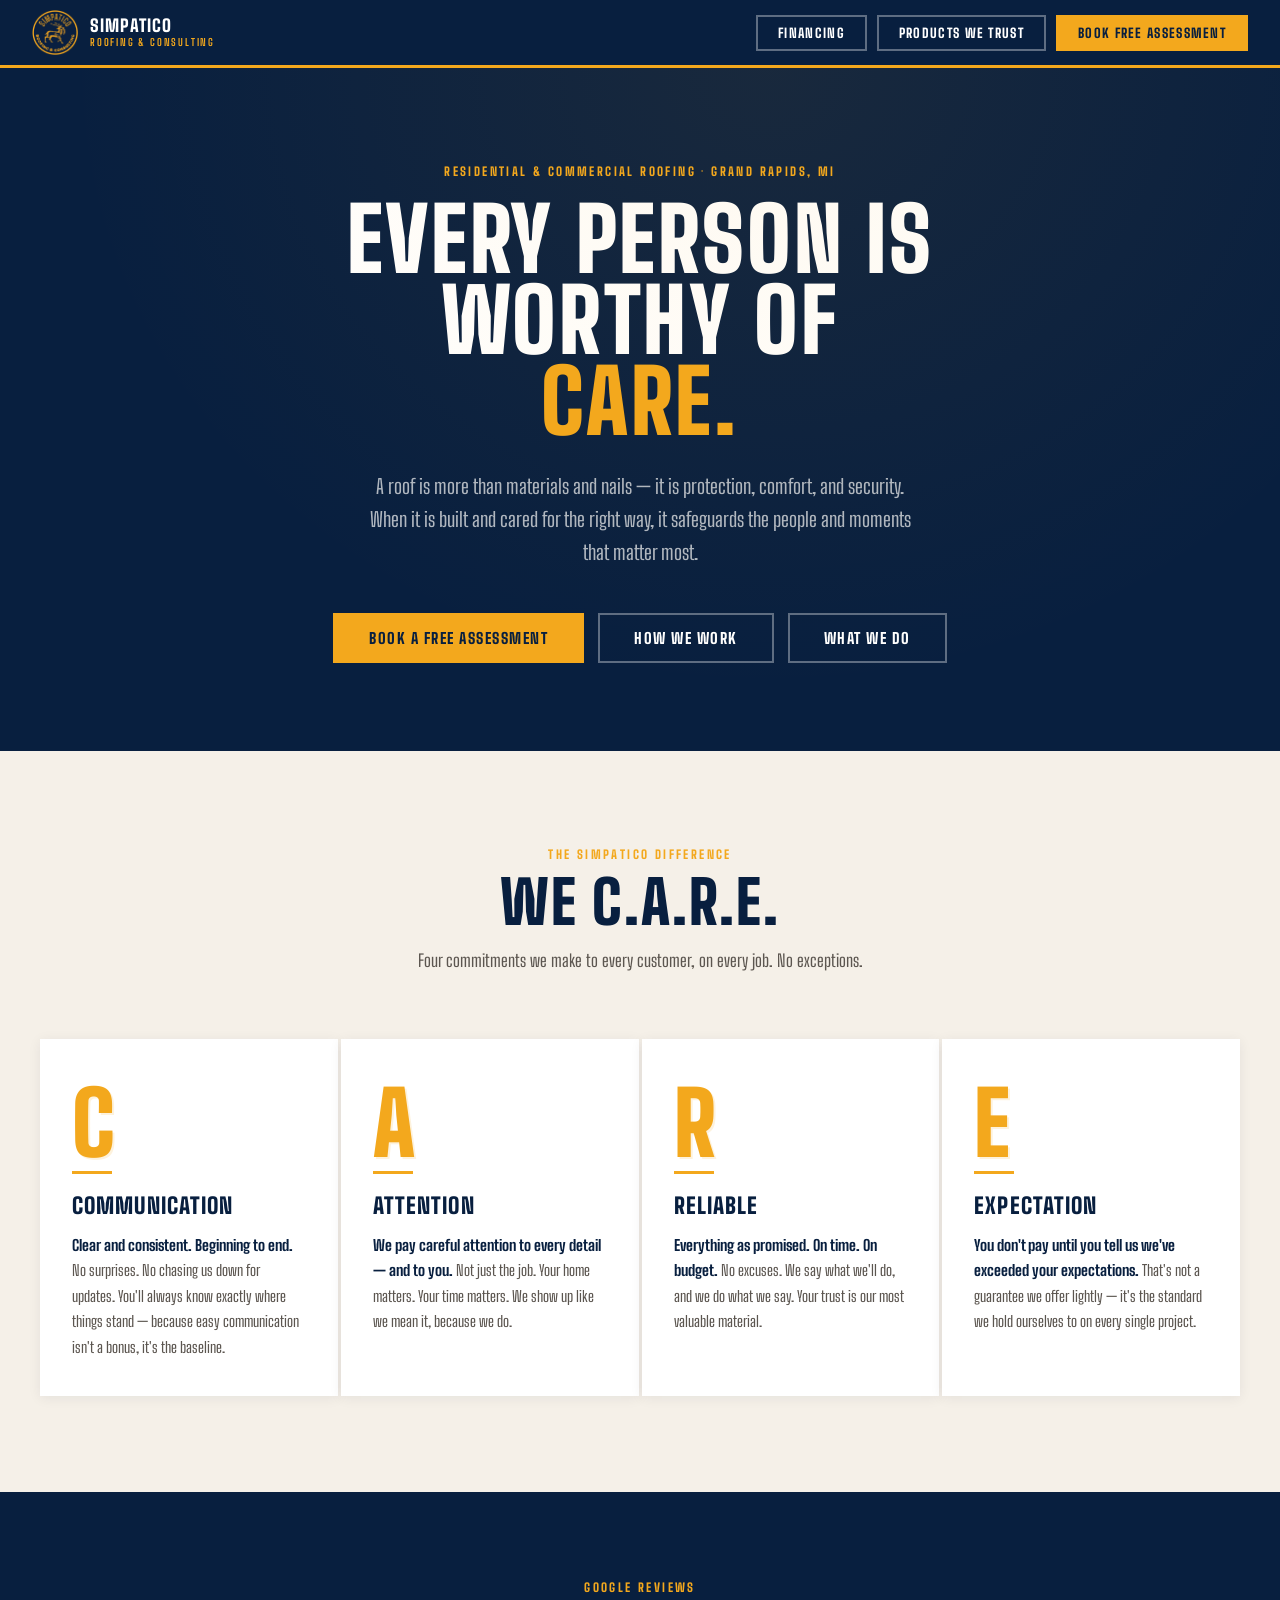
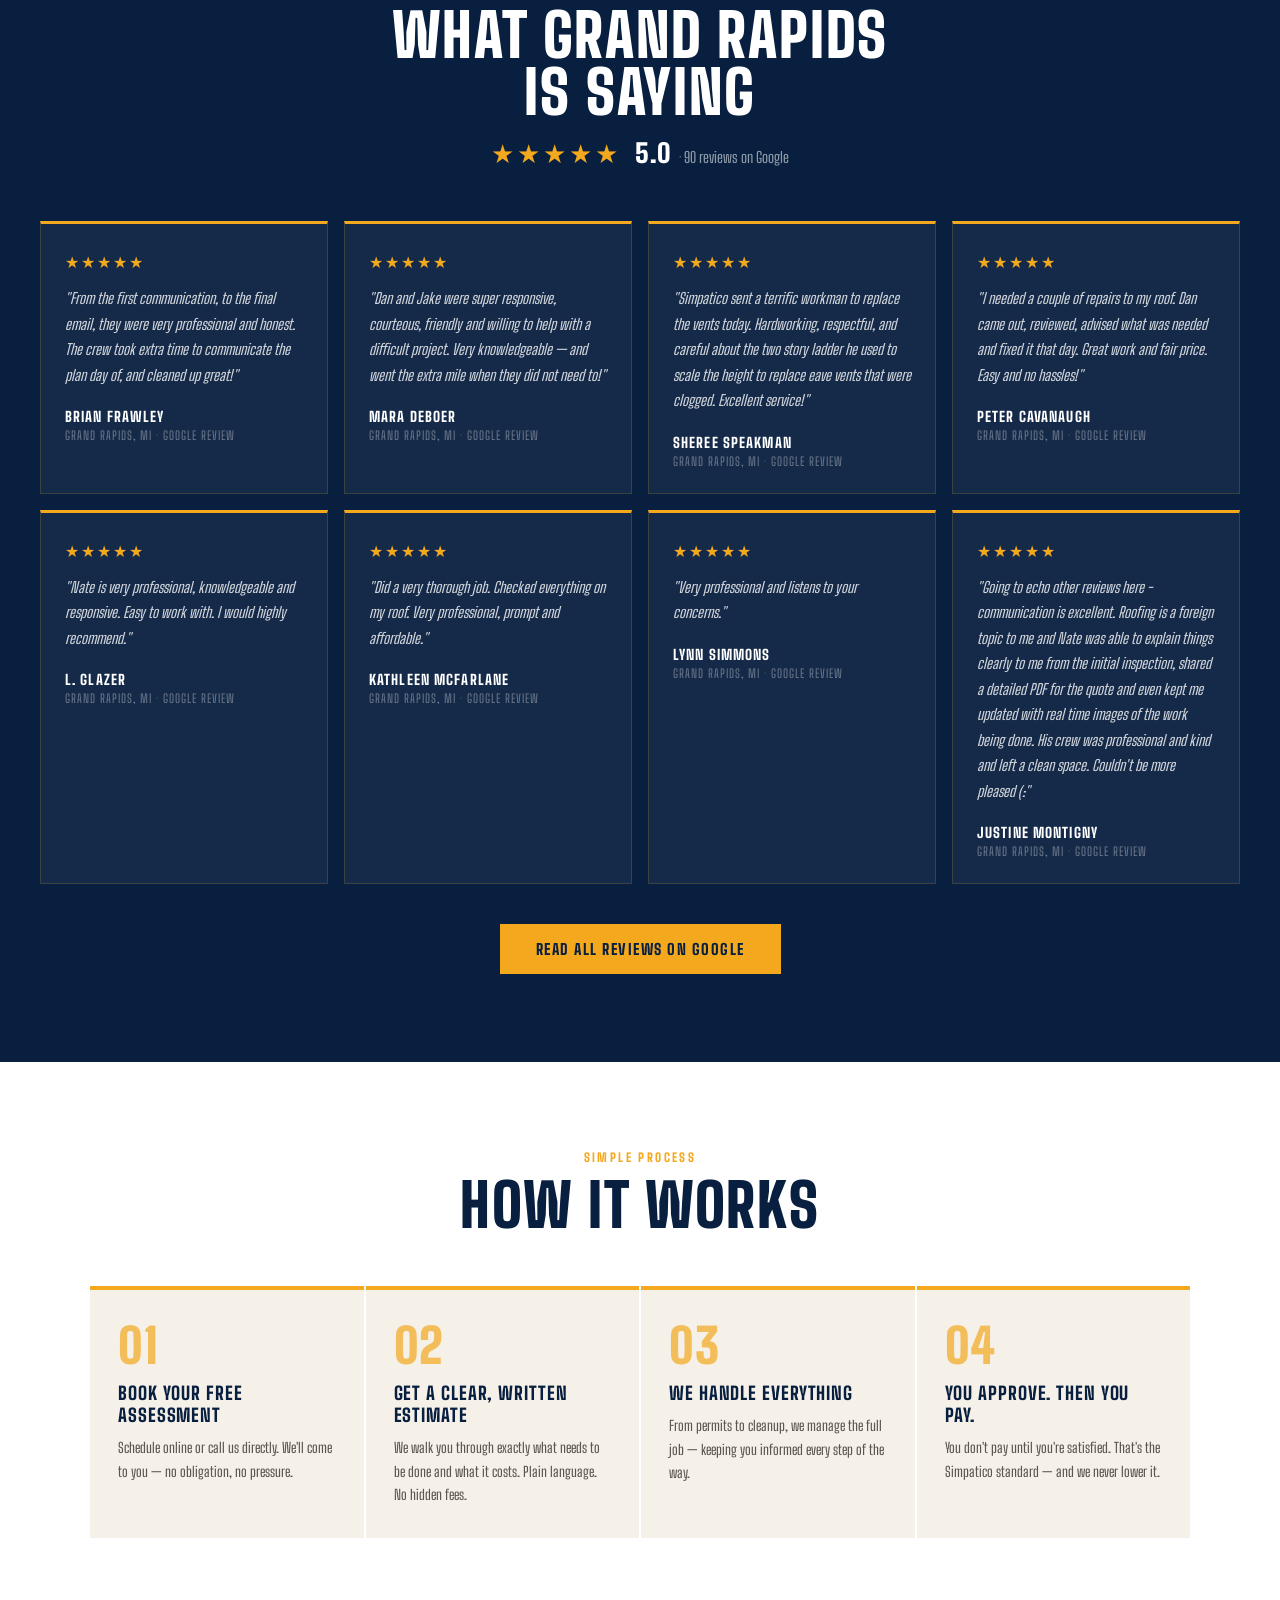
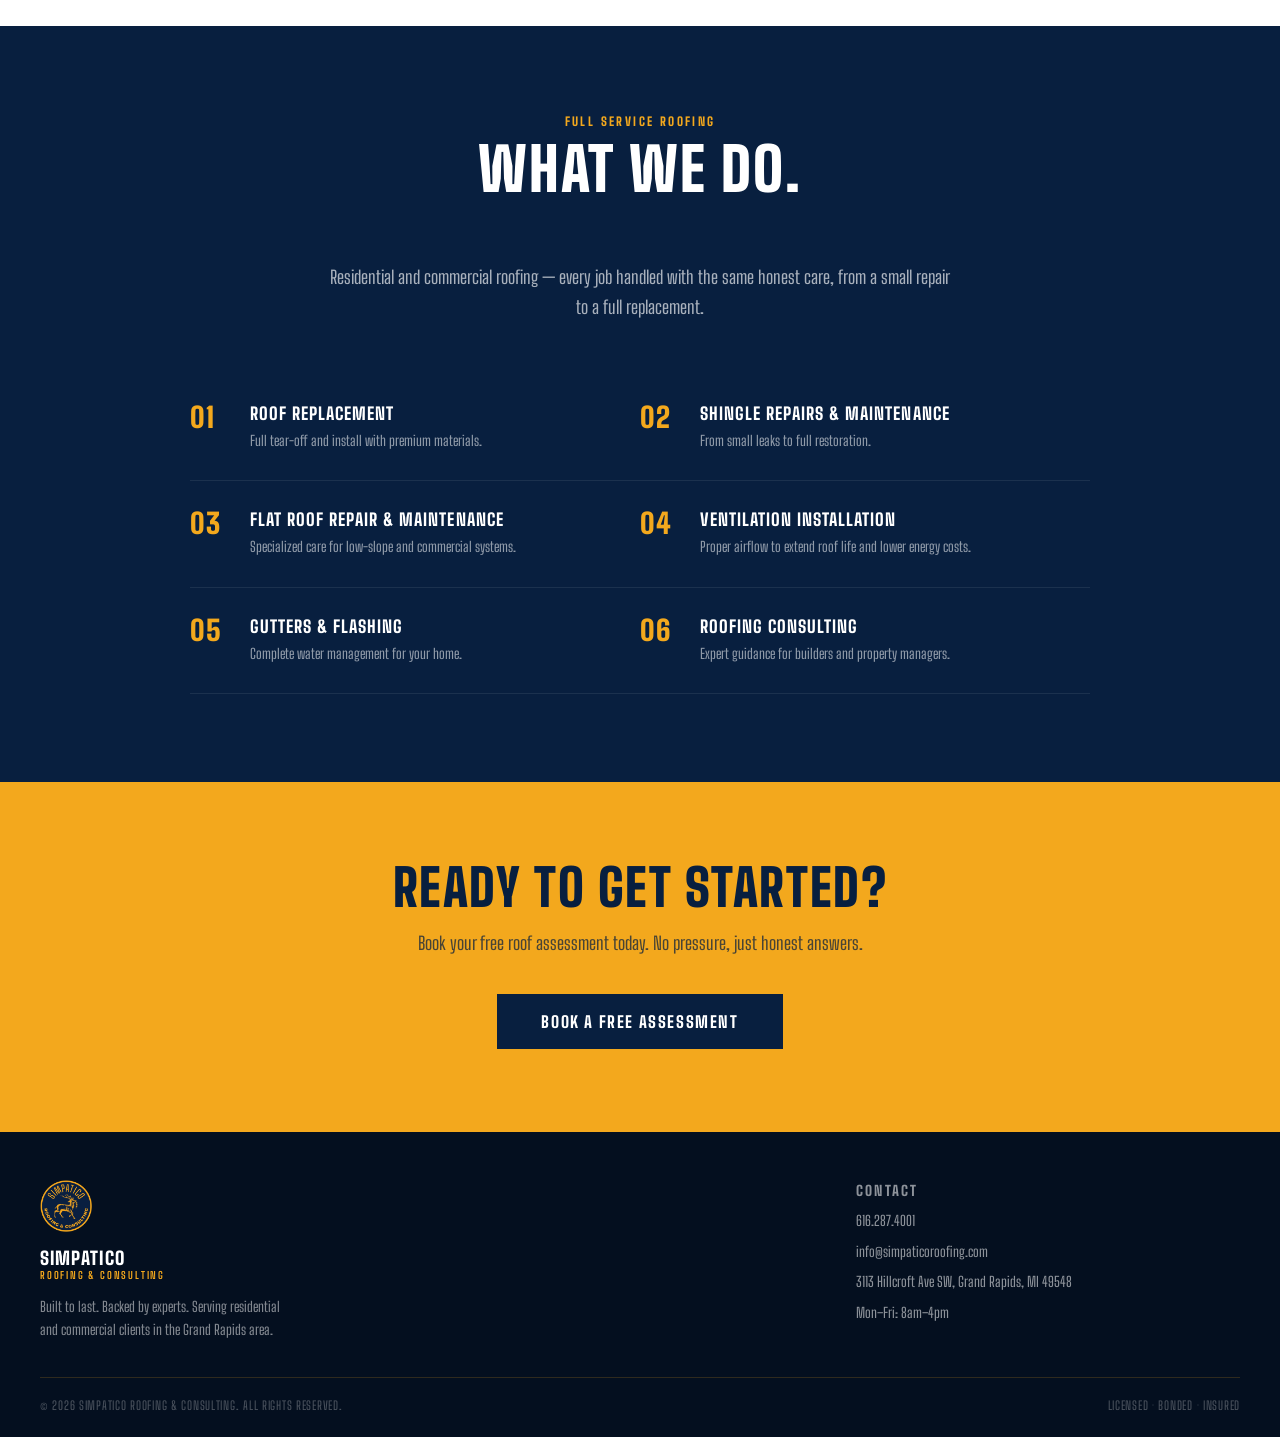
==== commit 6da4a8c3: "Add Products We Trust page with nav button Build out Products We Trust page using content from the l" ====
--- a/index.html
+++ b/index.html
@@ -178,6 +178,7 @@
   </a>
   <div class="nav-cta-group">
     <a class="nav-cta-secondary" href="financing.html">Financing</a>
+    <a class="nav-cta-secondary" href="products-we-trust.html">Products We Trust</a>
     <a class="nav-cta" href="https://book.simpaticoroofing.com">Book Free Assessment</a>
   </div>
 </nav>
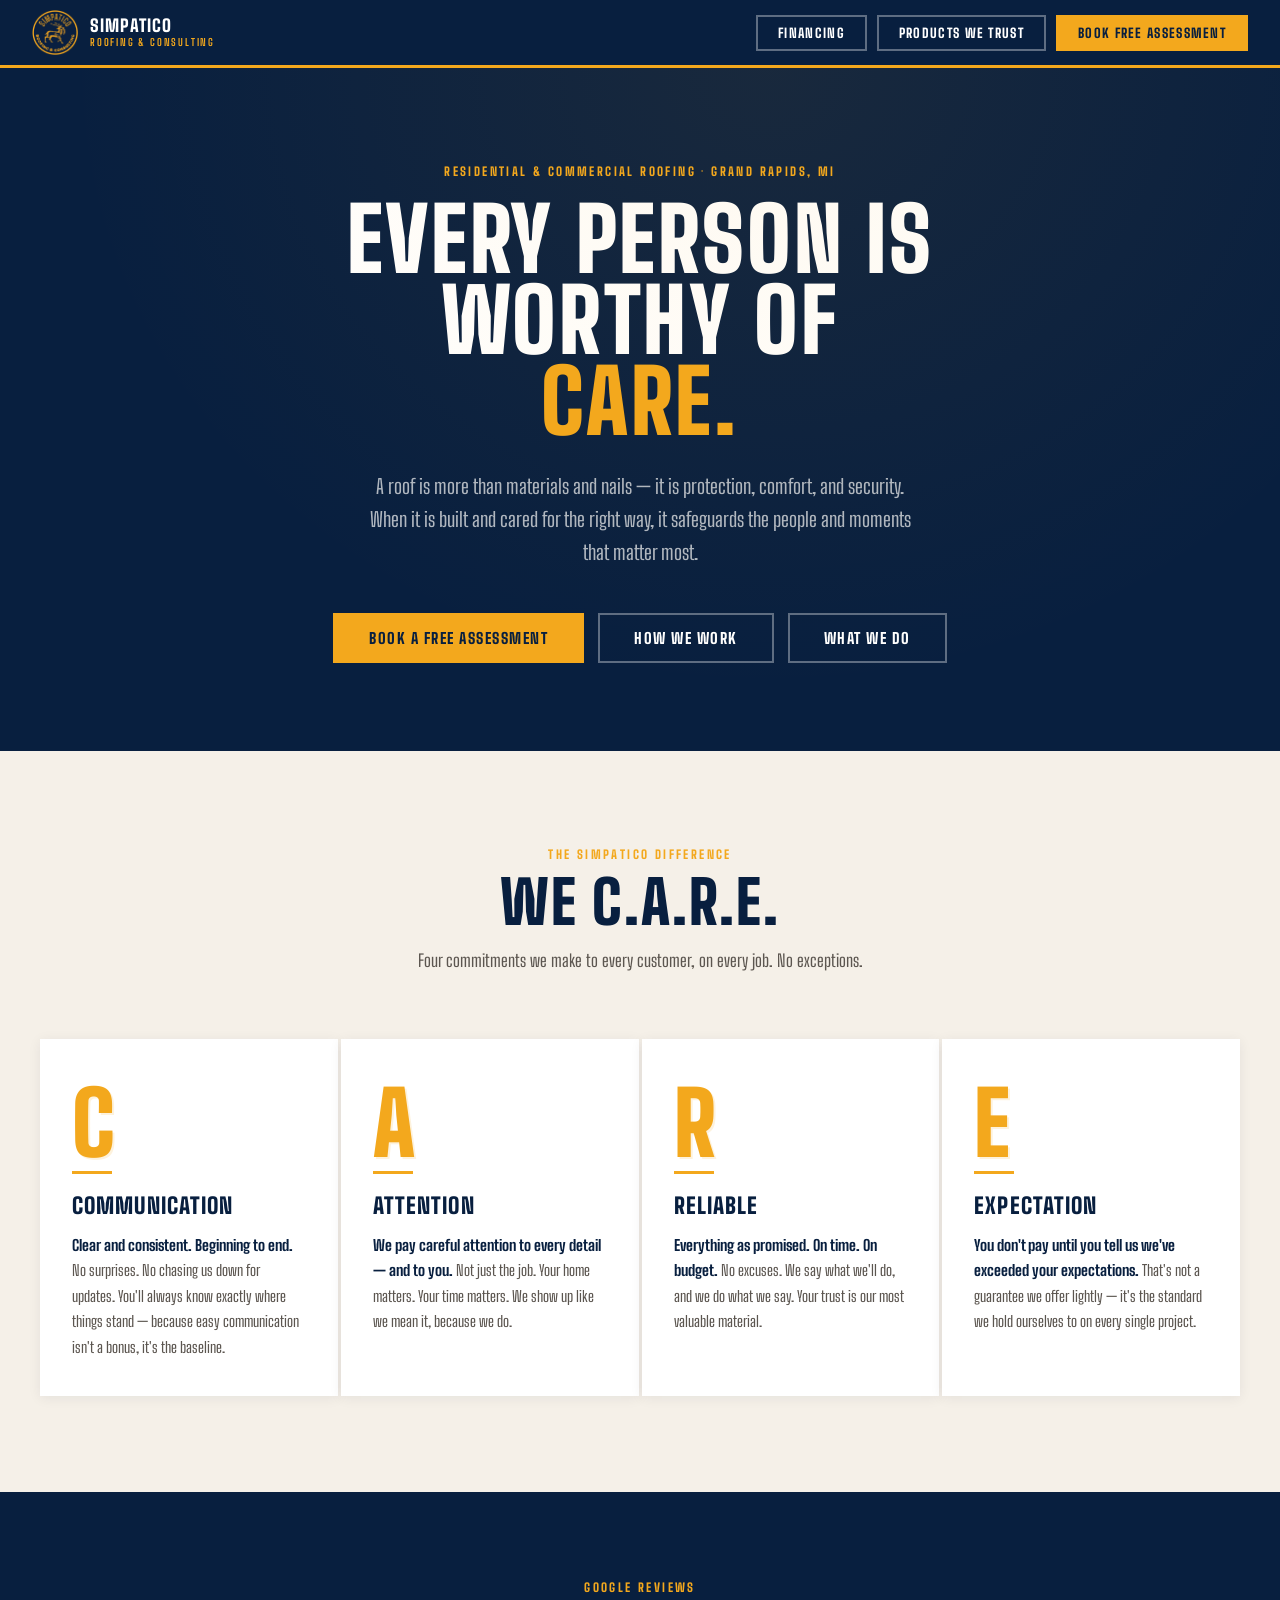
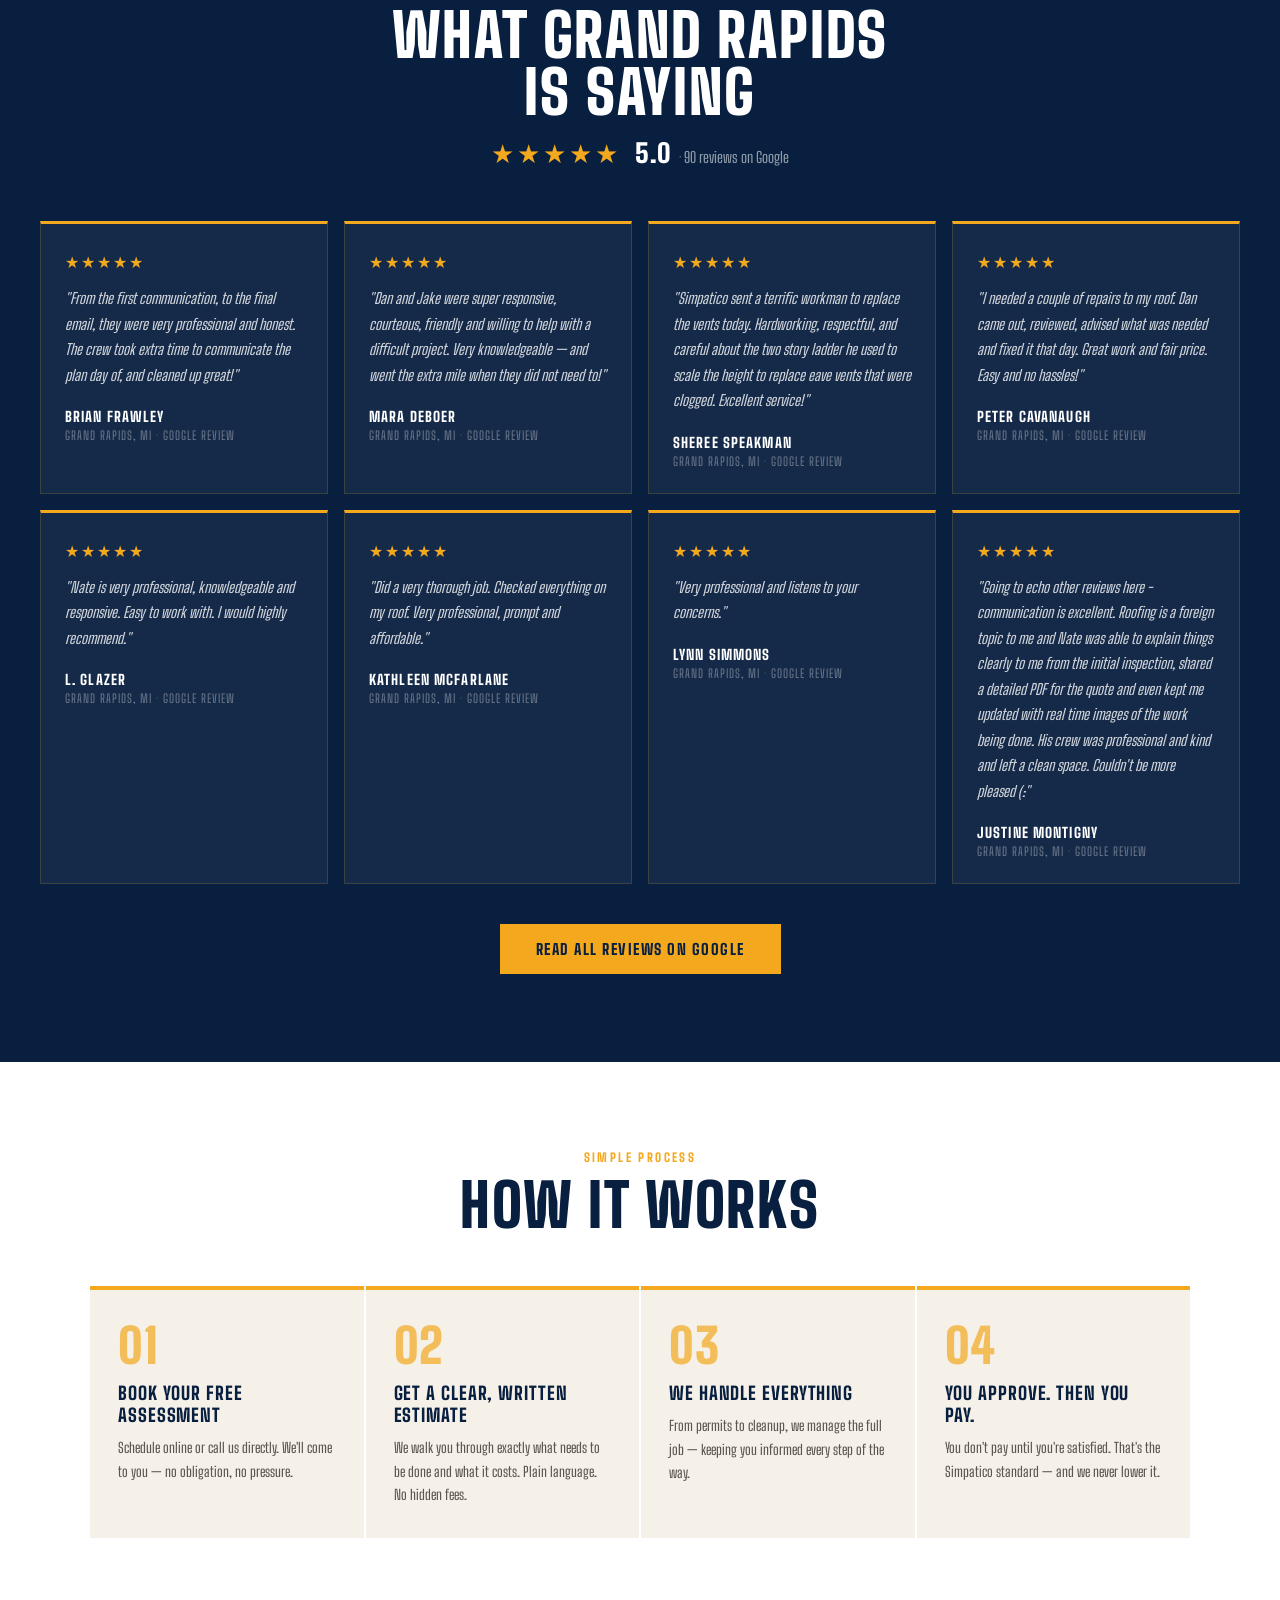
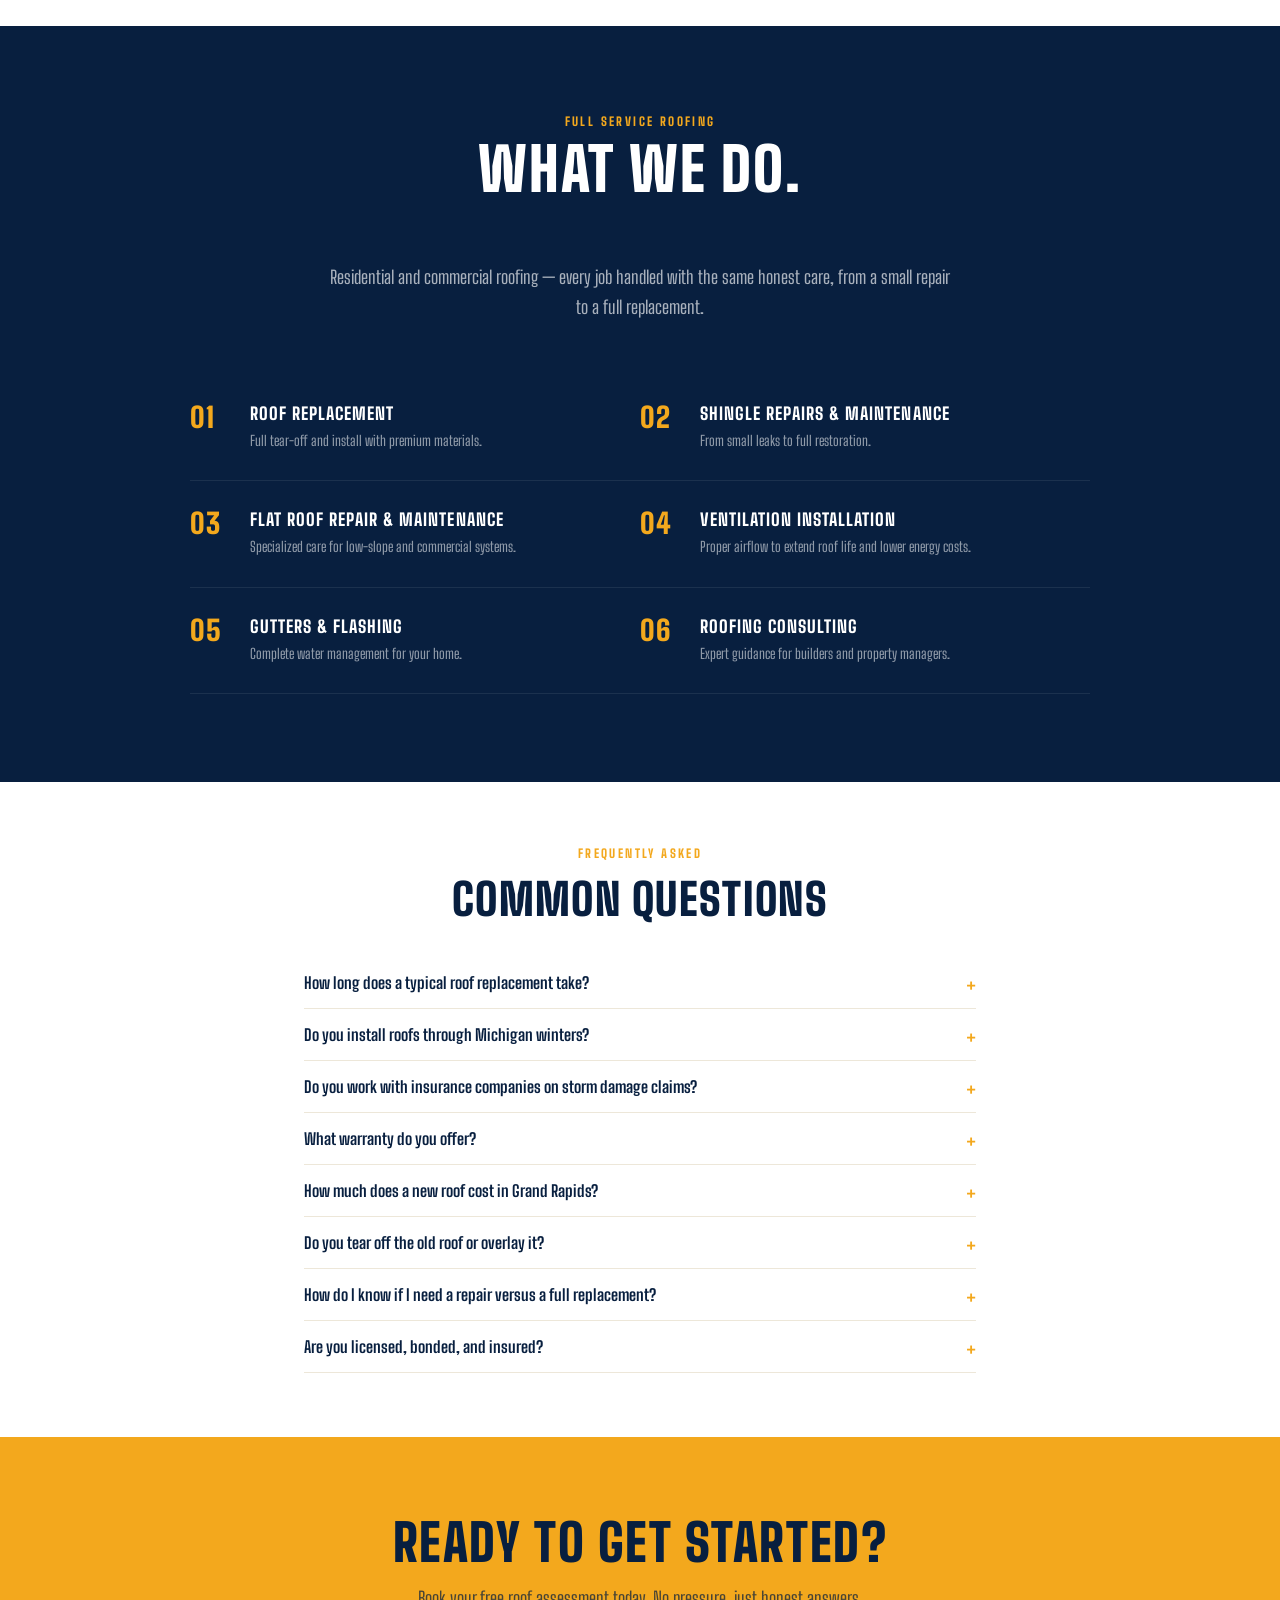
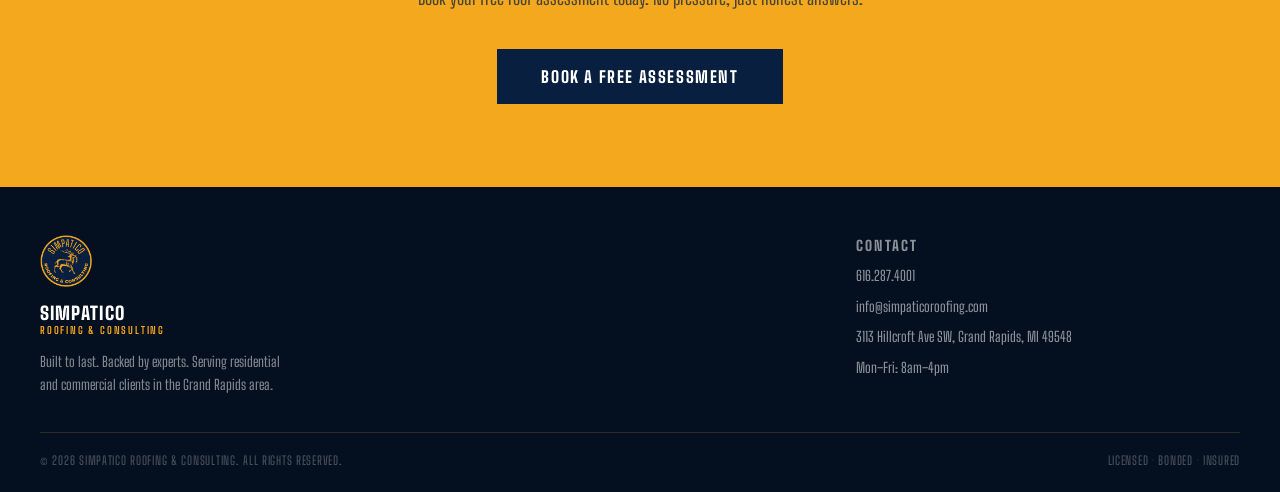
==== commit 4ca441fd: "Add SEO and AI-agent scaffolding - Canonical tags, OpenGraph, and Twitter Card meta on all three pag" ====
--- a/index.html
+++ b/index.html
@@ -3,8 +3,27 @@
 <head>
 <meta charset="UTF-8">
 <meta name="viewport" content="width=device-width, initial-scale=1.0">
-<title>Simpatico Roofing & Consulting — Grand Rapids, MI</title>
+<title>Simpatico Roofing & Consulting | Grand Rapids, MI Roofing Contractor</title>
 <meta name="description" content="Residential and commercial roofing in Grand Rapids, MI. Honest estimates, expert installation, and a satisfaction guarantee. Book your free assessment today.">
+<link rel="canonical" href="https://simpaticoroofing.com/">
+
+<!-- Open Graph -->
+<meta property="og:type" content="website">
+<meta property="og:site_name" content="Simpatico Roofing & Consulting">
+<meta property="og:title" content="Simpatico Roofing & Consulting | Grand Rapids, MI">
+<meta property="og:description" content="Residential and commercial roofing in Grand Rapids, MI. Honest estimates, expert installation, and a satisfaction guarantee.">
+<meta property="og:url" content="https://simpaticoroofing.com/">
+<meta property="og:image" content="https://simpaticoroofing.com/assets/og-image.jpg">
+<meta property="og:image:width" content="1200">
+<meta property="og:image:height" content="630">
+<meta property="og:locale" content="en_US">
+
+<!-- Twitter -->
+<meta name="twitter:card" content="summary_large_image">
+<meta name="twitter:title" content="Simpatico Roofing & Consulting | Grand Rapids, MI">
+<meta name="twitter:description" content="Residential and commercial roofing in Grand Rapids, MI. Honest estimates, expert installation, and a satisfaction guarantee.">
+<meta name="twitter:image" content="https://simpaticoroofing.com/assets/og-image.jpg">
+
 <link rel="stylesheet" href="styles.css">
 <style>
 /* ── HERO ── */
@@ -164,6 +183,246 @@
   .services-grid { grid-template-columns: 1fr; }
 }
 </style>
+
+<script type="application/ld+json">
+{
+  "@context": "https://schema.org",
+  "@graph": [
+    {
+      "@type": "RoofingContractor",
+      "@id": "https://simpaticoroofing.com/#business",
+      "name": "Simpatico Roofing & Consulting",
+      "alternateName": "Simpatico Roofing",
+      "url": "https://simpaticoroofing.com/",
+      "logo": "https://simpaticoroofing.com/assets/simpatico_circle_logo_navy_cropped.png",
+      "image": "https://simpaticoroofing.com/assets/simpatico_circle_logo_navy_cropped.png",
+      "description": "Residential and commercial roofing contractor serving Grand Rapids, Michigan and surrounding communities. Atlas Pro Gold certified. Honest estimates, expert installation, and a satisfaction guarantee.",
+      "telephone": "+1-616-287-4001",
+      "email": "info@simpaticoroofing.com",
+      "foundingDate": "2020",
+      "priceRange": "$$",
+      "currenciesAccepted": "USD",
+      "paymentAccepted": "Cash, Check, Credit Card, Financing",
+      "address": {
+        "@type": "PostalAddress",
+        "streetAddress": "3113 Hillcroft Ave SW",
+        "addressLocality": "Grand Rapids",
+        "addressRegion": "MI",
+        "postalCode": "49548",
+        "addressCountry": "US"
+      },
+      "geo": {
+        "@type": "GeoCoordinates",
+        "latitude": 42.956742,
+        "longitude": -85.660249
+      },
+      "openingHoursSpecification": [{
+        "@type": "OpeningHoursSpecification",
+        "dayOfWeek": ["Monday", "Tuesday", "Wednesday", "Thursday", "Friday"],
+        "opens": "08:00",
+        "closes": "16:00"
+      }],
+      "areaServed": [
+        {"@type": "City", "name": "Grand Rapids"},
+        {"@type": "City", "name": "Kentwood"},
+        {"@type": "City", "name": "Wyoming"},
+        {"@type": "City", "name": "Walker"},
+        {"@type": "City", "name": "Rockford"},
+        {"@type": "City", "name": "Ada"},
+        {"@type": "City", "name": "Cascade"},
+        {"@type": "City", "name": "Caledonia"},
+        {"@type": "City", "name": "Forest Hills"},
+        {"@type": "City", "name": "East Grand Rapids"},
+        {"@type": "City", "name": "Comstock Park"},
+        {"@type": "City", "name": "Lowell"},
+        {"@type": "AdministrativeArea", "name": "Kent County, Michigan"}
+      ],
+      "hasCredential": [
+        {
+          "@type": "EducationalOccupationalCredential",
+          "credentialCategory": "certification",
+          "name": "Atlas Pro Gold Certified Contractor"
+        },
+        {
+          "@type": "EducationalOccupationalCredential",
+          "credentialCategory": "certification",
+          "name": "Michigan Saves Authorized Contractor",
+          "identifier": "204229"
+        }
+      ],
+      "sameAs": [
+        "https://www.bbb.org/us/mi/grand-rapids/profile/residential-roofing/simpatico-roofing-and-consulting-0372-38314615",
+        "https://share.google/DH9Y8fYVPkQg3Dt1l",
+        "https://www.facebook.com/p/Simpatico-Roofing-and-Consulting-61558478135039/",
+        "https://instagram.com/simpaticoroofing"
+      ],
+      "aggregateRating": {
+        "@type": "AggregateRating",
+        "ratingValue": "5.0",
+        "reviewCount": "90",
+        "bestRating": "5",
+        "worstRating": "1"
+      },
+      "review": [
+        {
+          "@type": "Review",
+          "author": {"@type": "Person", "name": "Brian Frawley"},
+          "reviewRating": {"@type": "Rating", "ratingValue": "5", "bestRating": "5"},
+          "reviewBody": "From the first communication, to the final email, they were very professional and honest. The crew took extra time to communicate the plan day of, and cleaned up great!"
+        },
+        {
+          "@type": "Review",
+          "author": {"@type": "Person", "name": "Mara DeBoer"},
+          "reviewRating": {"@type": "Rating", "ratingValue": "5", "bestRating": "5"},
+          "reviewBody": "Dan and Jake were super responsive, courteous, friendly and willing to help with a difficult project. Very knowledgeable and went the extra mile when they did not need to!"
+        },
+        {
+          "@type": "Review",
+          "author": {"@type": "Person", "name": "Justine Montigny"},
+          "reviewRating": {"@type": "Rating", "ratingValue": "5", "bestRating": "5"},
+          "reviewBody": "Communication is excellent. Roofing is a foreign topic to me and Nate was able to explain things clearly to me from the initial inspection, shared a detailed PDF for the quote and even kept me updated with real time images of the work being done."
+        }
+      ],
+      "hasOfferCatalog": {
+        "@type": "OfferCatalog",
+        "name": "Roofing Services",
+        "itemListElement": [
+          {
+            "@type": "Offer",
+            "itemOffered": {
+              "@type": "Service",
+              "name": "Roof Replacement",
+              "description": "Full tear-off and install with premium materials.",
+              "serviceType": "Roof Replacement",
+              "provider": {"@id": "https://simpaticoroofing.com/#business"}
+            }
+          },
+          {
+            "@type": "Offer",
+            "itemOffered": {
+              "@type": "Service",
+              "name": "Shingle Repairs & Maintenance",
+              "description": "From small leaks to full restoration.",
+              "serviceType": "Roof Repair",
+              "provider": {"@id": "https://simpaticoroofing.com/#business"}
+            }
+          },
+          {
+            "@type": "Offer",
+            "itemOffered": {
+              "@type": "Service",
+              "name": "Flat Roof Repair & Maintenance",
+              "description": "Specialized care for low-slope and commercial systems.",
+              "serviceType": "Commercial Roofing",
+              "provider": {"@id": "https://simpaticoroofing.com/#business"}
+            }
+          },
+          {
+            "@type": "Offer",
+            "itemOffered": {
+              "@type": "Service",
+              "name": "Ventilation Installation",
+              "description": "Proper airflow to extend roof life and lower energy costs.",
+              "serviceType": "Attic Ventilation",
+              "provider": {"@id": "https://simpaticoroofing.com/#business"}
+            }
+          },
+          {
+            "@type": "Offer",
+            "itemOffered": {
+              "@type": "Service",
+              "name": "Gutters & Flashing",
+              "description": "Complete water management for your home.",
+              "serviceType": "Gutter Installation",
+              "provider": {"@id": "https://simpaticoroofing.com/#business"}
+            }
+          },
+          {
+            "@type": "Offer",
+            "itemOffered": {
+              "@type": "Service",
+              "name": "Roofing Consulting",
+              "description": "Expert guidance for builders and property managers.",
+              "serviceType": "Roofing Consulting",
+              "provider": {"@id": "https://simpaticoroofing.com/#business"}
+            }
+          }
+        ]
+      }
+    },
+    {
+      "@type": "FAQPage",
+      "@id": "https://simpaticoroofing.com/#faq",
+      "mainEntity": [
+        {
+          "@type": "Question",
+          "name": "How long does a typical roof replacement take?",
+          "acceptedAnswer": {
+            "@type": "Answer",
+            "text": "Most residential roof replacements in the Grand Rapids area take one to two days from tear-off to cleanup, depending on size and complexity. We provide a clear written timeline in every estimate."
+          }
+        },
+        {
+          "@type": "Question",
+          "name": "Do you install roofs through Michigan winters?",
+          "acceptedAnswer": {
+            "@type": "Answer",
+            "text": "Yes. Asphalt shingles can be installed year-round when handled properly. We adjust technique for cold weather, including hand-sealing tabs when needed. If conditions on a given day are not right for a quality install, we say so and reschedule."
+          }
+        },
+        {
+          "@type": "Question",
+          "name": "Do you work with insurance companies on storm damage claims?",
+          "acceptedAnswer": {
+            "@type": "Answer",
+            "text": "Yes. We work directly with adjusters, thoroughly document hail and wind damage common to West Michigan, and help homeowners navigate the insurance claims process from inspection through approval."
+          }
+        },
+        {
+          "@type": "Question",
+          "name": "What warranty do you offer?",
+          "acceptedAnswer": {
+            "@type": "Answer",
+            "text": "Installations are backed by manufacturer warranties from Atlas (we are Atlas Pro Gold certified) and our own workmanship warranty. Specific terms are written into every estimate."
+          }
+        },
+        {
+          "@type": "Question",
+          "name": "How much does a new roof cost in Grand Rapids?",
+          "acceptedAnswer": {
+            "@type": "Answer",
+            "text": "Cost depends on square footage, pitch, materials, and tear-off complexity. After a free in-person assessment, you receive a written estimate with no hidden fees. Financing is available through Medallion Bank, Lake Michigan Credit Union, and Michigan Saves."
+          }
+        },
+        {
+          "@type": "Question",
+          "name": "Do you tear off the old roof or overlay it?",
+          "acceptedAnswer": {
+            "@type": "Answer",
+            "text": "We tear off and inspect the roof deck on nearly every replacement. Overlays mask underlying problems and shorten the life of the new roof. The honest answer is almost always full tear-off."
+          }
+        },
+        {
+          "@type": "Question",
+          "name": "How do I know if I need a repair versus a full replacement?",
+          "acceptedAnswer": {
+            "@type": "Answer",
+            "text": "A free assessment is the only way to know for sure. Age of the existing roof, granule loss, active leaks, attic ventilation, and deck condition all factor in. We give you the honest answer, including when a repair will buy you several more years."
+          }
+        },
+        {
+          "@type": "Question",
+          "name": "Are you licensed, bonded, and insured?",
+          "acceptedAnswer": {
+            "@type": "Answer",
+            "text": "Yes. Simpatico Roofing & Consulting is fully licensed, bonded, and insured in the State of Michigan. We are also Atlas Pro Gold certified and a Michigan Saves Authorized Contractor (#204229)."
+          }
+        }
+      ]
+    }
+  ]
+}
+</script>
 </head>
 <body>
 
@@ -392,6 +651,52 @@
   </div>
 </section>
 
+<!-- FAQ -->
+<section id="faq" aria-labelledby="faq-heading" class="faq-section">
+  <p class="eyebrow">Frequently Asked</p>
+  <h2 id="faq-heading">Common Questions</h2>
+
+  <details>
+    <summary>How long does a typical roof replacement take?</summary>
+    <p>Most residential roof replacements in the Grand Rapids area take one to two days from tear-off to cleanup, depending on size and complexity. We provide a clear written timeline in every estimate.</p>
+  </details>
+
+  <details>
+    <summary>Do you install roofs through Michigan winters?</summary>
+    <p>Yes. Asphalt shingles can be installed year-round when handled properly. We adjust technique for cold weather, including hand-sealing tabs when needed. If conditions on a given day are not right for a quality install, we say so and reschedule.</p>
+  </details>
+
+  <details>
+    <summary>Do you work with insurance companies on storm damage claims?</summary>
+    <p>Yes. We work directly with adjusters, document hail and wind damage common to West Michigan, and help homeowners navigate the insurance claims process from inspection through approval.</p>
+  </details>
+
+  <details>
+    <summary>What warranty do you offer?</summary>
+    <p>Installations are backed by manufacturer warranties from Atlas (we are Atlas Pro Gold certified) and our own workmanship warranty. Specific terms are written into every estimate.</p>
+  </details>
+
+  <details>
+    <summary>How much does a new roof cost in Grand Rapids?</summary>
+    <p>Cost depends on square footage, pitch, materials, and tear-off complexity. After a free in-person assessment, you receive a written estimate with no hidden fees. Financing is available through Medallion Bank, Lake Michigan Credit Union, and Michigan Saves.</p>
+  </details>
+
+  <details>
+    <summary>Do you tear off the old roof or overlay it?</summary>
+    <p>We tear off and inspect the roof deck on nearly every replacement. Overlays mask underlying problems and shorten the life of the new roof. The honest answer is almost always full tear-off.</p>
+  </details>
+
+  <details>
+    <summary>How do I know if I need a repair versus a full replacement?</summary>
+    <p>A free assessment is the only way to know for sure. Age of the existing roof, granule loss, active leaks, attic ventilation, and deck condition all factor in. We give you the honest answer, including when a repair will buy you several more years.</p>
+  </details>
+
+  <details>
+    <summary>Are you licensed, bonded, and insured?</summary>
+    <p>Yes. Simpatico Roofing &amp; Consulting is fully licensed, bonded, and insured in the State of Michigan. We are also Atlas Pro Gold certified and a Michigan Saves Authorized Contractor (#204229).</p>
+  </details>
+</section>
+
 <!-- FINAL CTA -->
 <section class="cta-section" id="assessment">
   <h2>Ready to Get Started?</h2>
@@ -417,10 +722,11 @@
     </div>
   </div>
   <div class="footer-bottom">
-    <div class="footer-copy">&copy; 2026 Simpatico Roofing &amp; Consulting. All Rights Reserved.</div>
+    <div class="footer-copy">&copy; <span id="copyright-year">2026</span> Simpatico Roofing &amp; Consulting. All Rights Reserved.</div>
     <div class="footer-copy">Licensed &middot; Bonded &middot; Insured</div>
   </div>
 </footer>
+<script>document.getElementById('copyright-year').textContent = new Date().getFullYear();</script>
 
 </body>
 </html>
--- a/styles.css
+++ b/styles.css
@@ -156,3 +156,51 @@
   .nav-cta-group a { text-align: center; }
   .footer-inner { gap: 28px; }
 }
+
+/* ── FAQ SECTION ── */
+.faq-section {
+  max-width: 720px;
+  margin: 4rem auto;
+  padding: 0 1.5rem;
+}
+.faq-section .eyebrow {
+  font-weight: 800;
+  font-size: 12px;
+  letter-spacing: 0.20em;
+  text-transform: uppercase;
+  color: var(--gold);
+  margin-bottom: 12px;
+  text-align: center;
+}
+.faq-section h2 {
+  font-weight: 900;
+  font-size: clamp(32px, 4vw, 44px);
+  text-transform: uppercase;
+  letter-spacing: 0.03em;
+  color: var(--navy);
+  text-align: center;
+  margin-bottom: 2rem;
+}
+.faq-section details {
+  border-bottom: 1px solid var(--cream);
+  padding: 1rem 0;
+}
+.faq-section summary {
+  cursor: pointer;
+  font-weight: 600;
+  color: var(--navy);
+  list-style: none;
+}
+.faq-section summary::-webkit-details-marker { display: none; }
+.faq-section summary::after {
+  content: "+";
+  float: right;
+  font-size: 1.25rem;
+  color: var(--gold);
+}
+.faq-section details[open] summary::after { content: "−"; }
+.faq-section details p {
+  margin-top: 0.75rem;
+  color: var(--gray);
+  line-height: 1.6;
+}
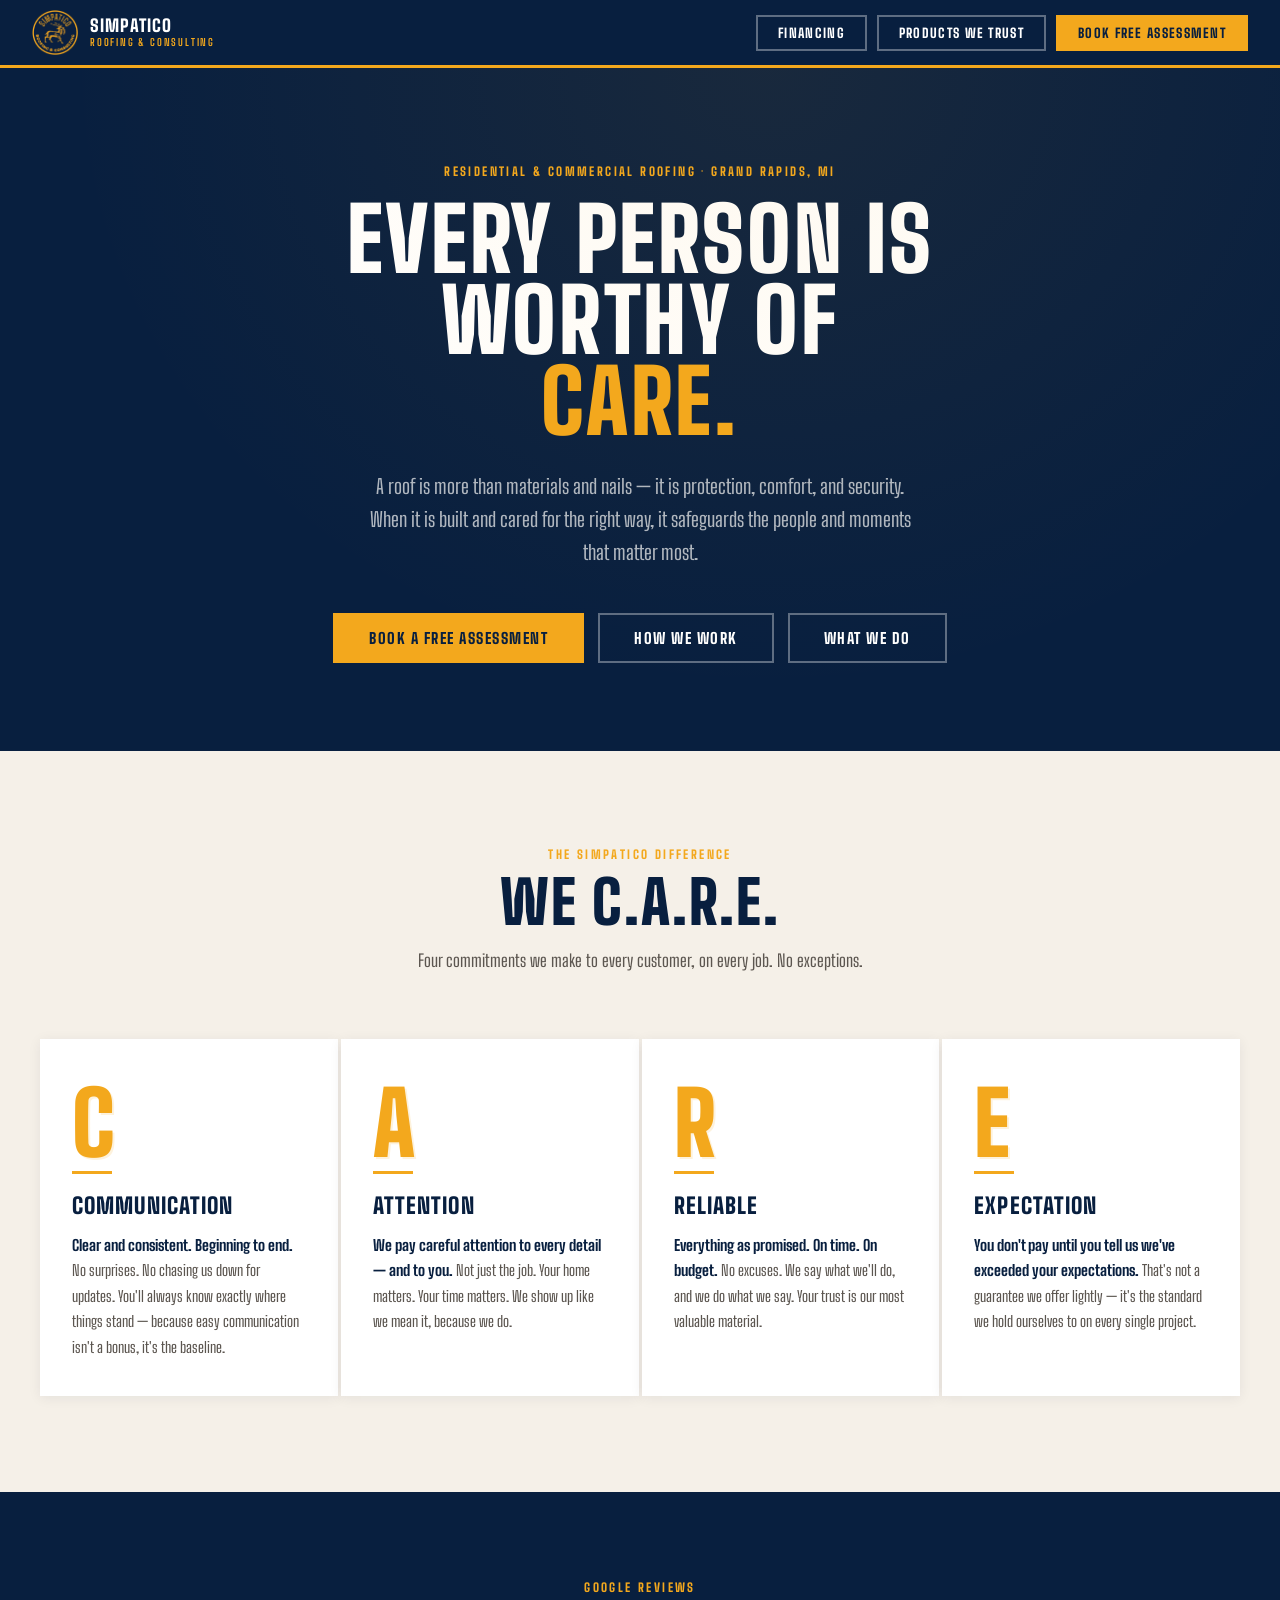
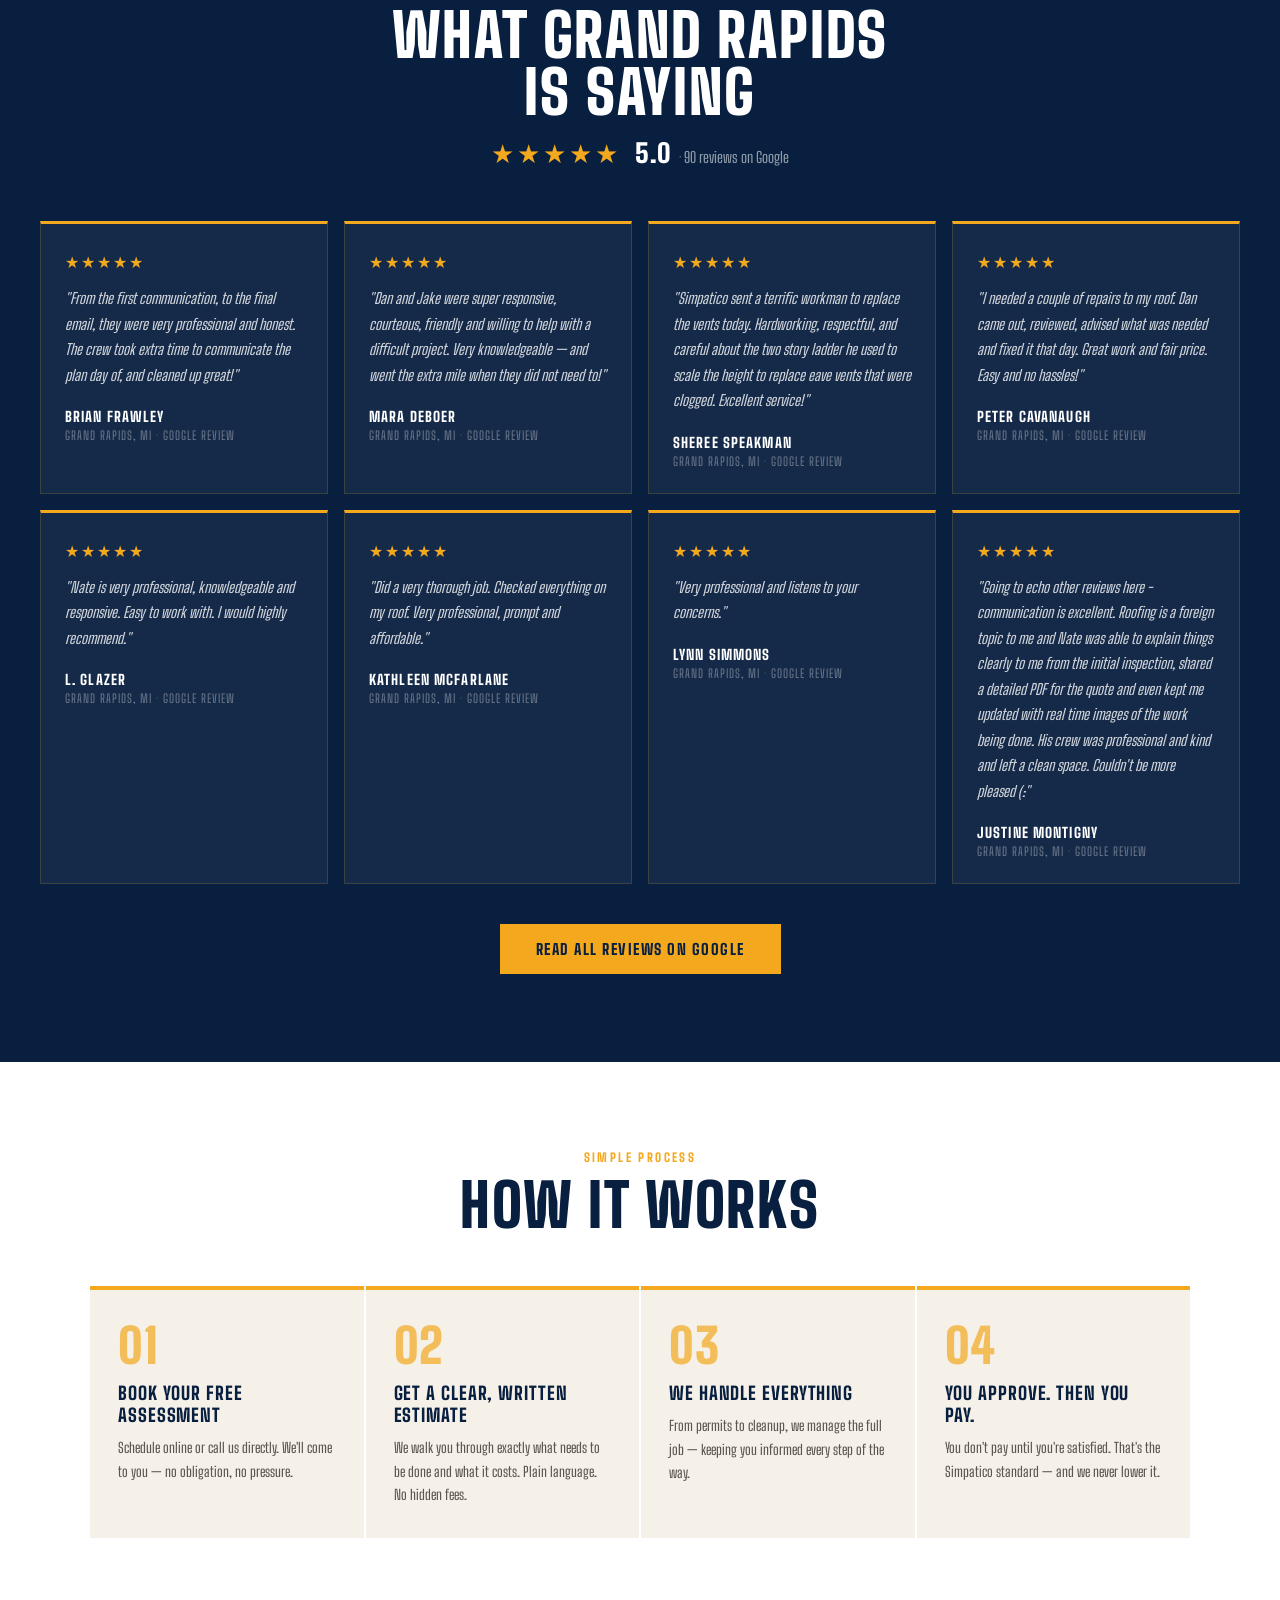
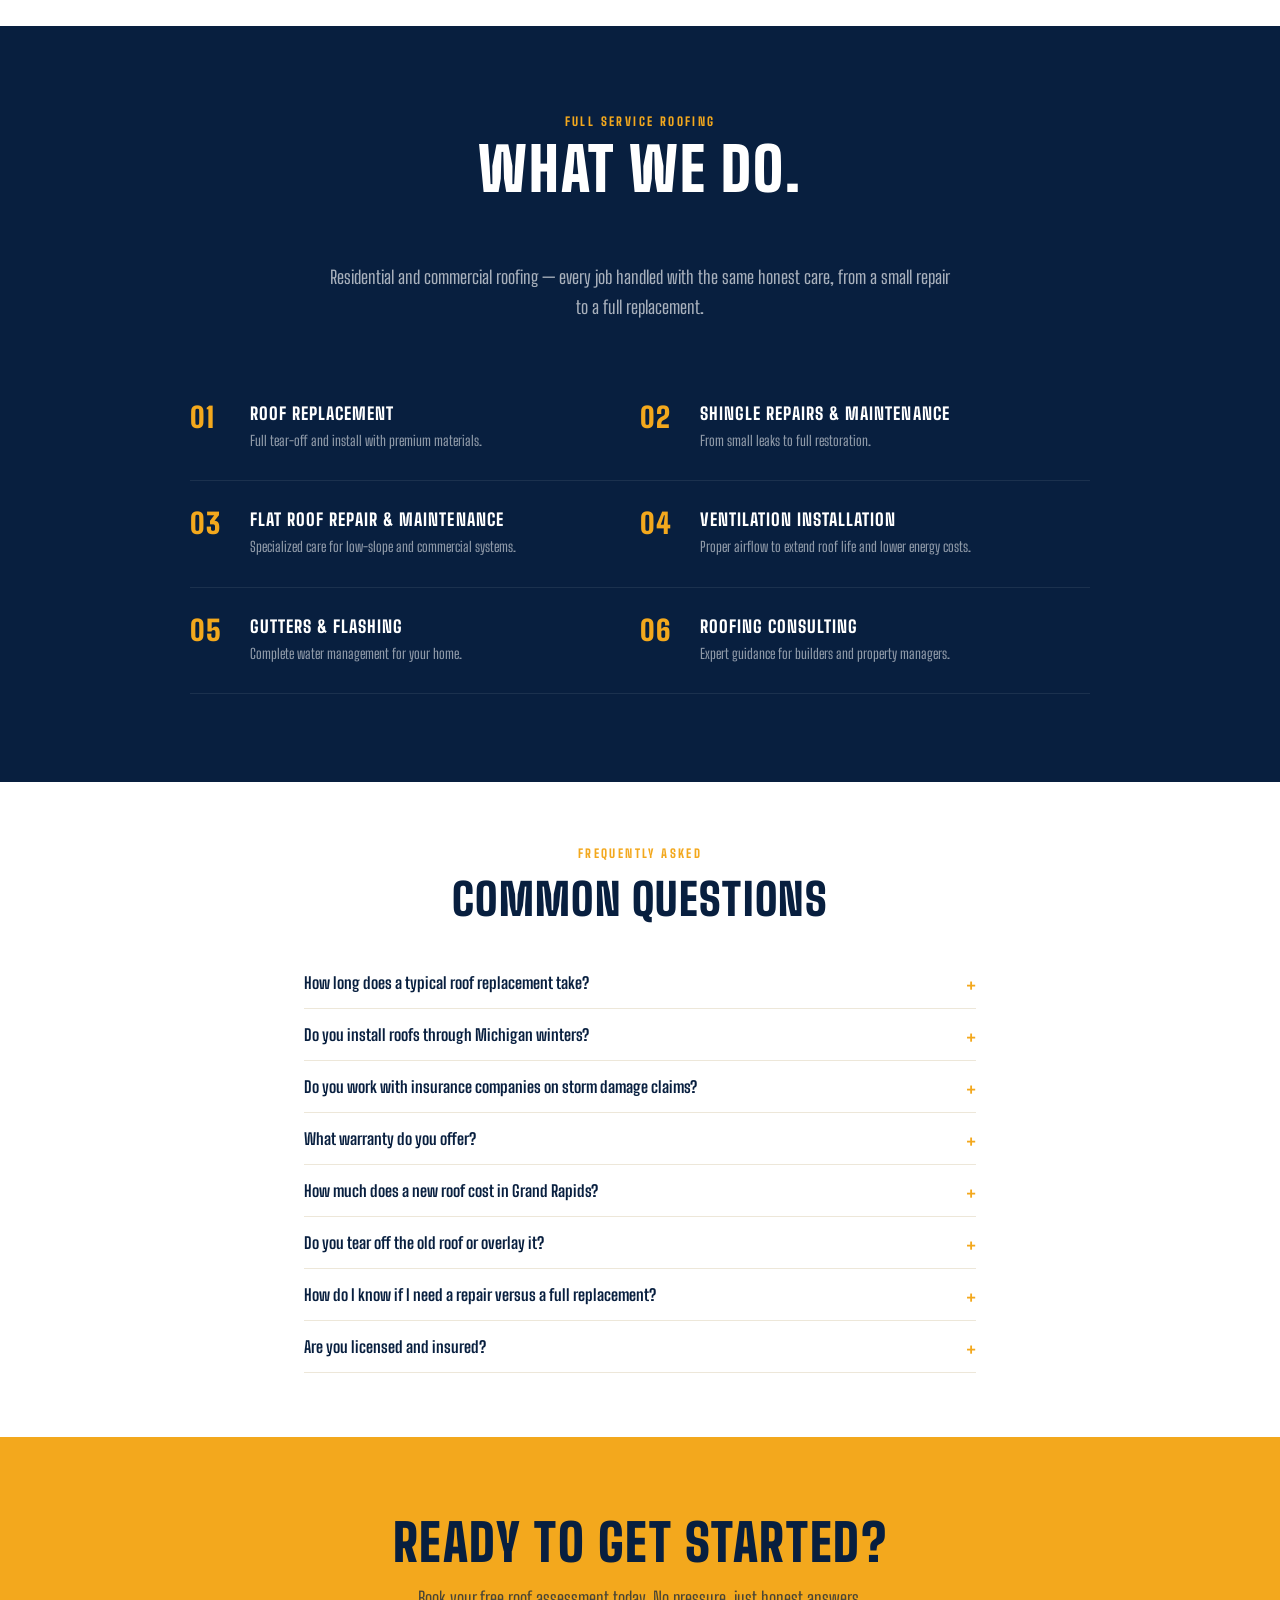
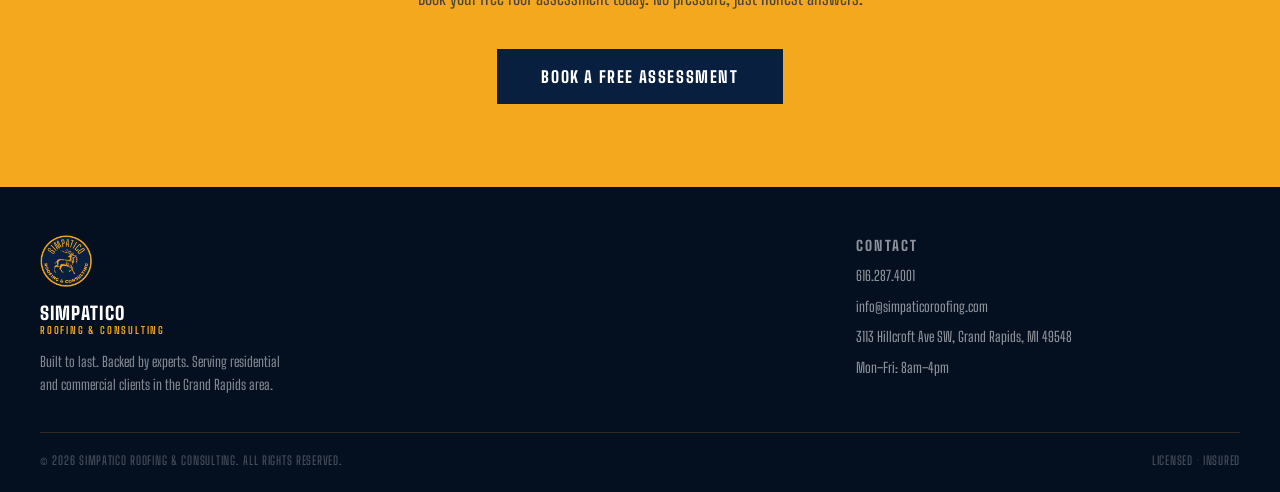
==== commit 48e78e31: "Remove 'bonded' language from site" ====
--- a/index.html
+++ b/index.html
@@ -13,7 +13,7 @@
 <meta property="og:title" content="Simpatico Roofing & Consulting | Grand Rapids, MI">
 <meta property="og:description" content="Residential and commercial roofing in Grand Rapids, MI. Honest estimates, expert installation, and a satisfaction guarantee.">
 <meta property="og:url" content="https://simpaticoroofing.com/">
-<meta property="og:image" content="https://simpaticoroofing.com/assets/og-image.jpg">
+<meta property="og:image" content="https://simpaticoroofing.com/assets/og-image.png">
 <meta property="og:image:width" content="1200">
 <meta property="og:image:height" content="630">
 <meta property="og:locale" content="en_US">
@@ -22,7 +22,7 @@
 <meta name="twitter:card" content="summary_large_image">
 <meta name="twitter:title" content="Simpatico Roofing & Consulting | Grand Rapids, MI">
 <meta name="twitter:description" content="Residential and commercial roofing in Grand Rapids, MI. Honest estimates, expert installation, and a satisfaction guarantee.">
-<meta name="twitter:image" content="https://simpaticoroofing.com/assets/og-image.jpg">
+<meta name="twitter:image" content="https://simpaticoroofing.com/assets/og-image.png">
 
 <link rel="stylesheet" href="styles.css">
 <style>
@@ -412,10 +412,10 @@
         },
         {
           "@type": "Question",
-          "name": "Are you licensed, bonded, and insured?",
+          "name": "Are you licensed and insured?",
           "acceptedAnswer": {
             "@type": "Answer",
-            "text": "Yes. Simpatico Roofing & Consulting is fully licensed, bonded, and insured in the State of Michigan. We are also Atlas Pro Gold certified and a Michigan Saves Authorized Contractor (#204229)."
+            "text": "Yes. Simpatico Roofing & Consulting is fully licensed and insured in the State of Michigan. We are also Atlas Pro Gold certified and a Michigan Saves Authorized Contractor (#204229)."
           }
         }
       ]
@@ -692,8 +692,8 @@
   </details>
 
   <details>
-    <summary>Are you licensed, bonded, and insured?</summary>
-    <p>Yes. Simpatico Roofing &amp; Consulting is fully licensed, bonded, and insured in the State of Michigan. We are also Atlas Pro Gold certified and a Michigan Saves Authorized Contractor (#204229).</p>
+    <summary>Are you licensed and insured?</summary>
+    <p>Yes. Simpatico Roofing &amp; Consulting is fully licensed and insured in the State of Michigan. We are also Atlas Pro Gold certified and a Michigan Saves Authorized Contractor (#204229).</p>
   </details>
 </section>
 
@@ -723,7 +723,7 @@
   </div>
   <div class="footer-bottom">
     <div class="footer-copy">&copy; <span id="copyright-year">2026</span> Simpatico Roofing &amp; Consulting. All Rights Reserved.</div>
-    <div class="footer-copy">Licensed &middot; Bonded &middot; Insured</div>
+    <div class="footer-copy">Licensed &middot; Insured</div>
   </div>
 </footer>
 <script>document.getElementById('copyright-year').textContent = new Date().getFullYear();</script>
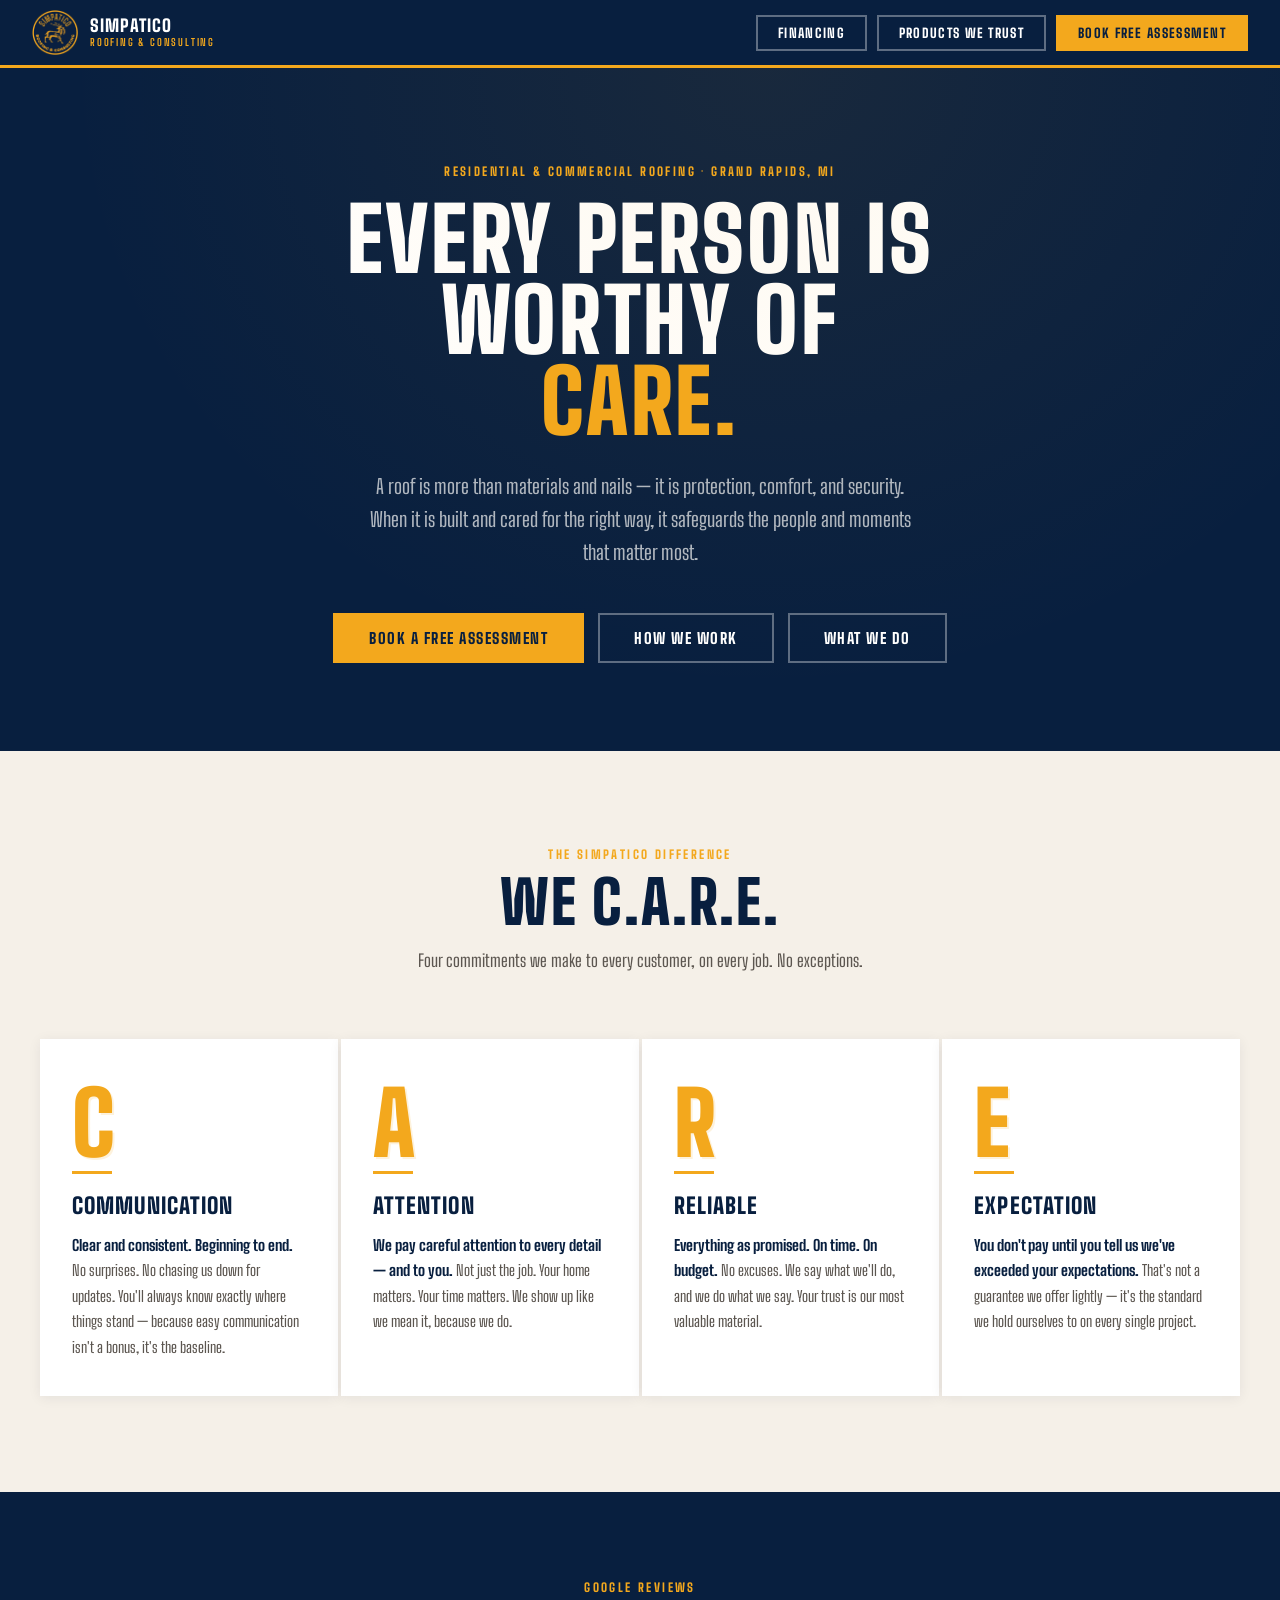
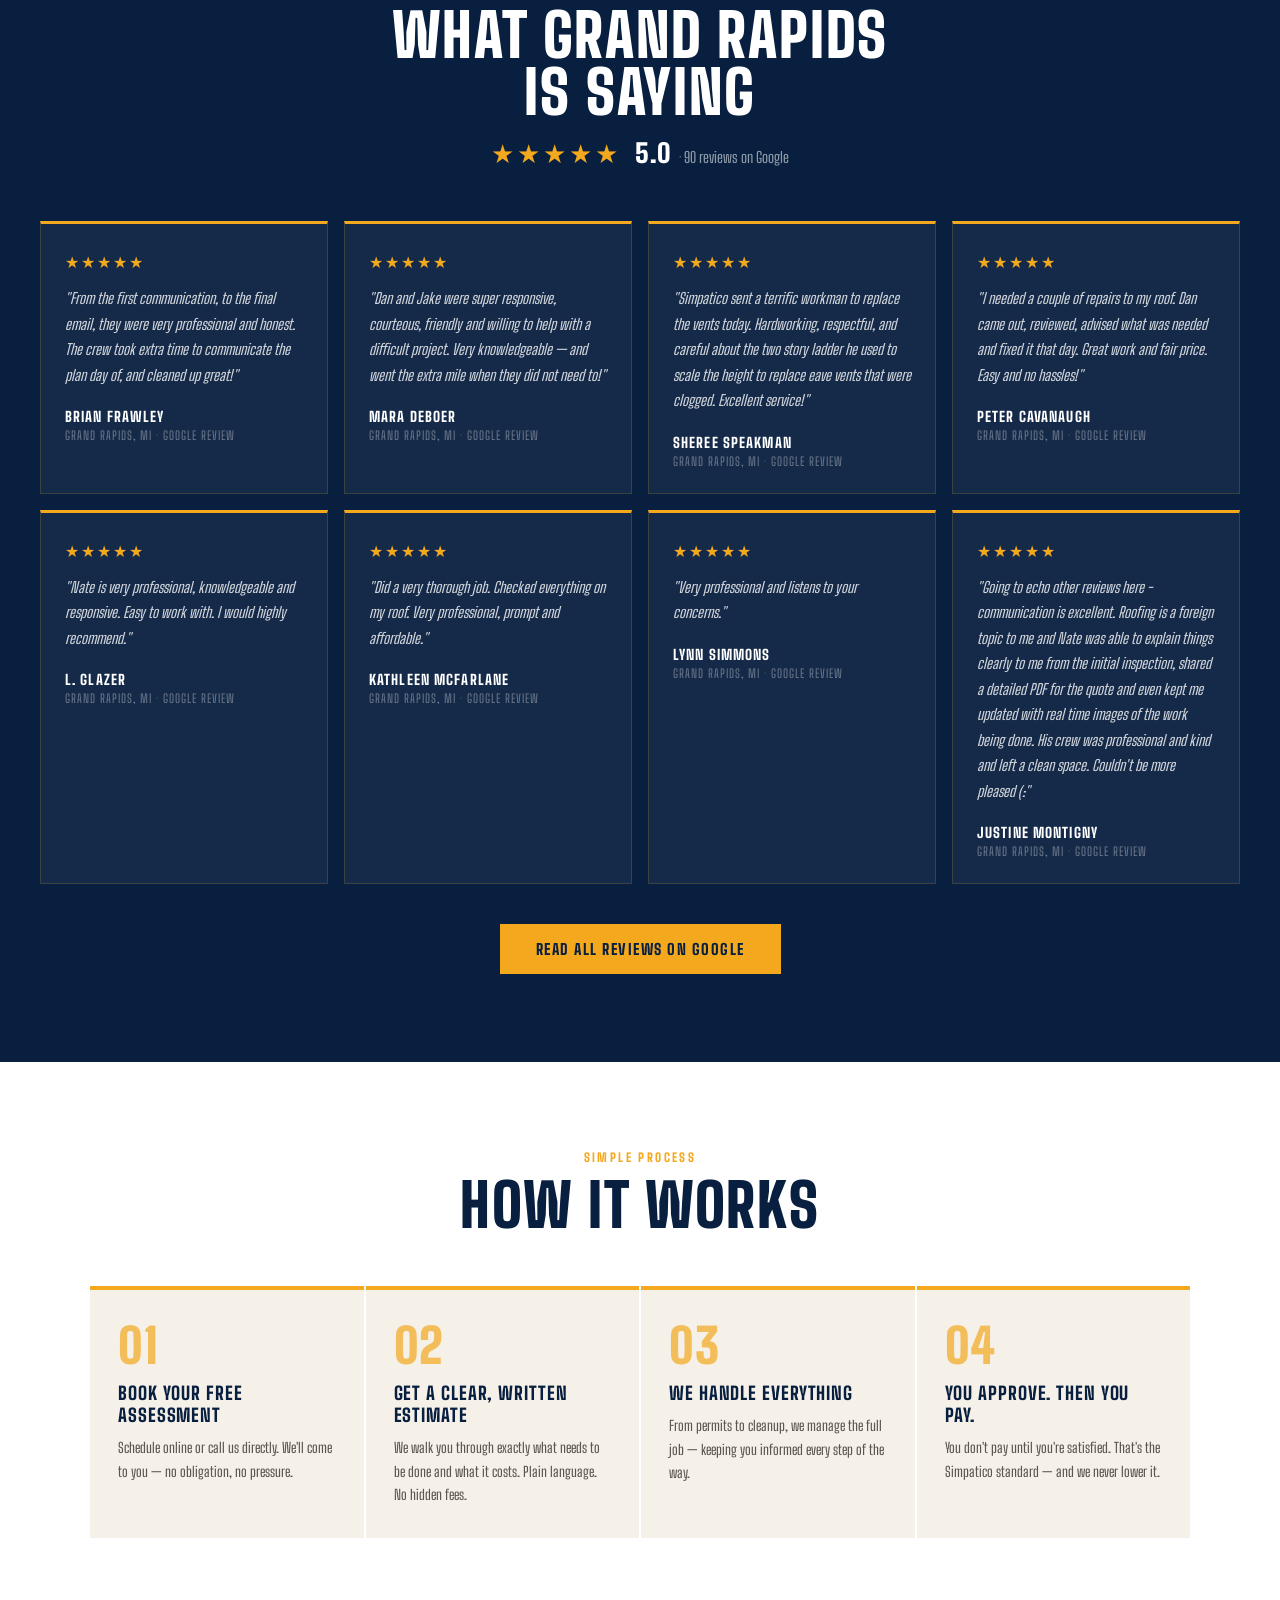
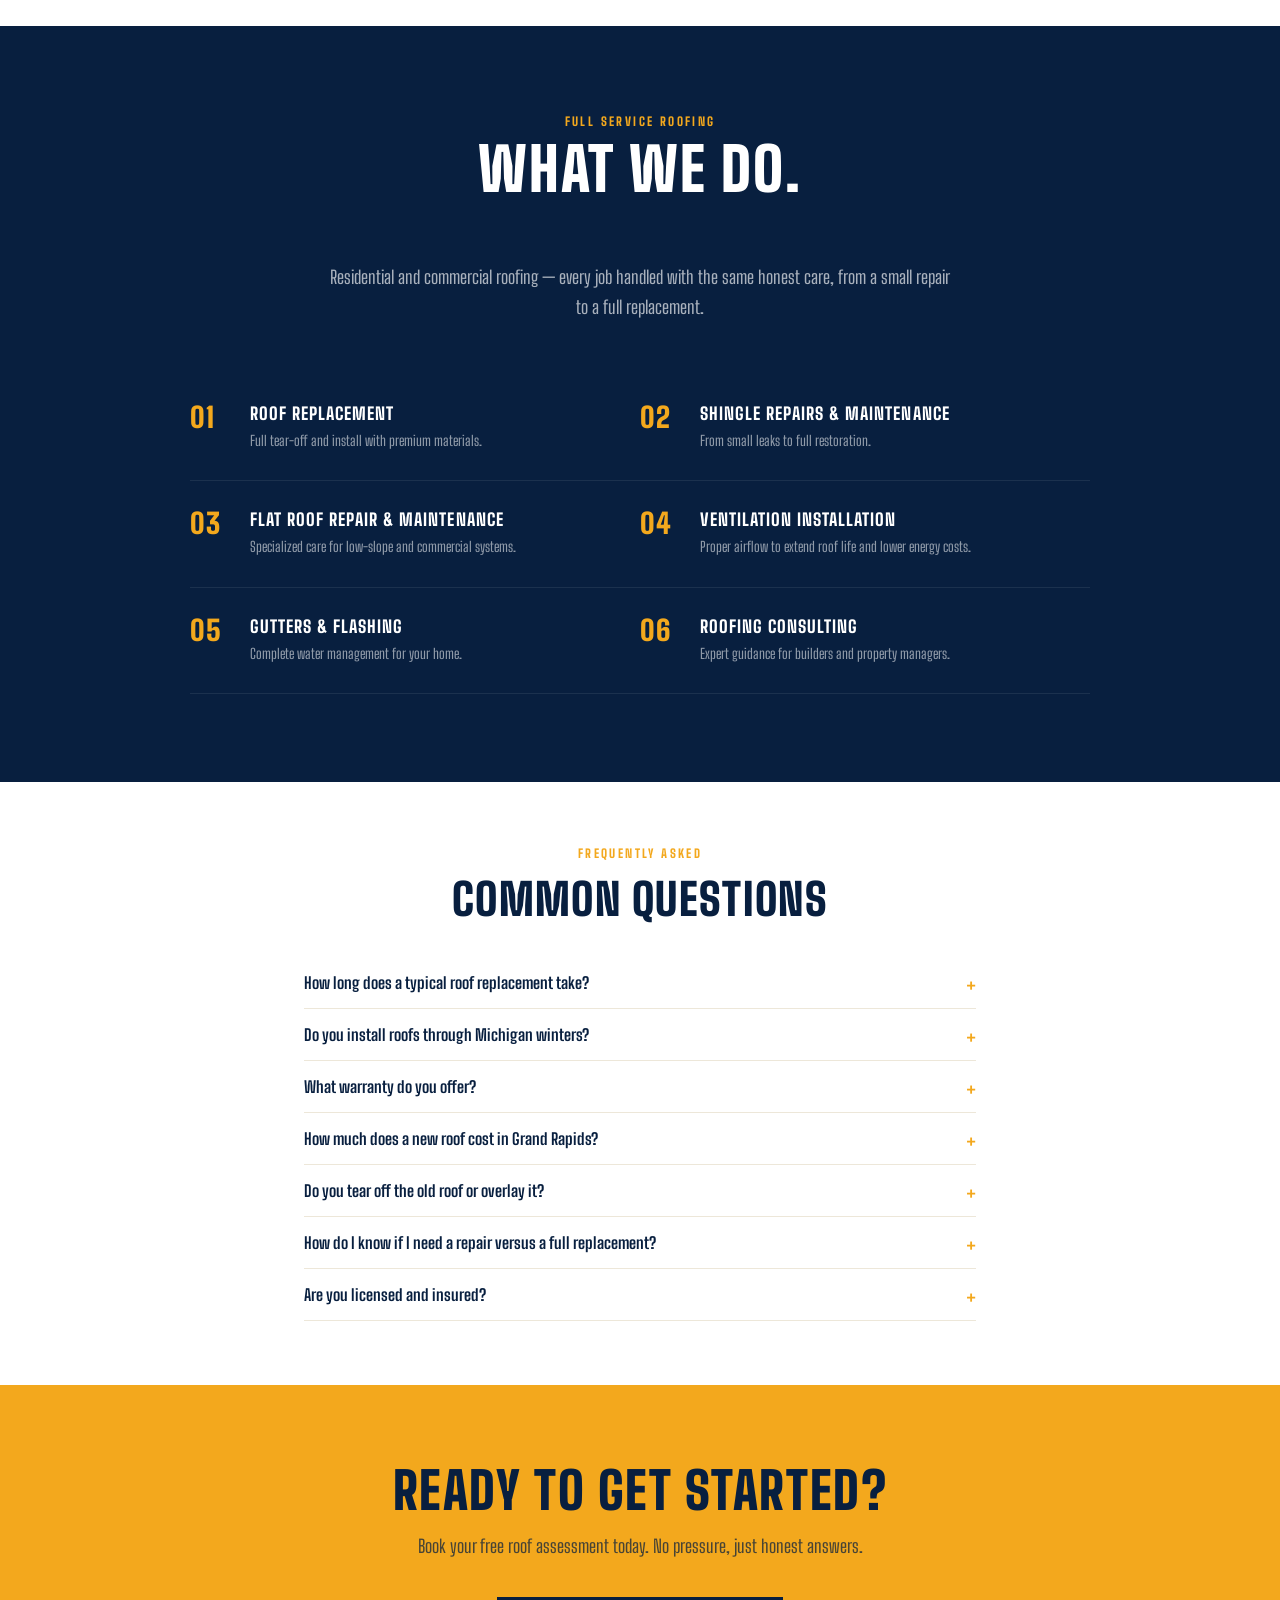
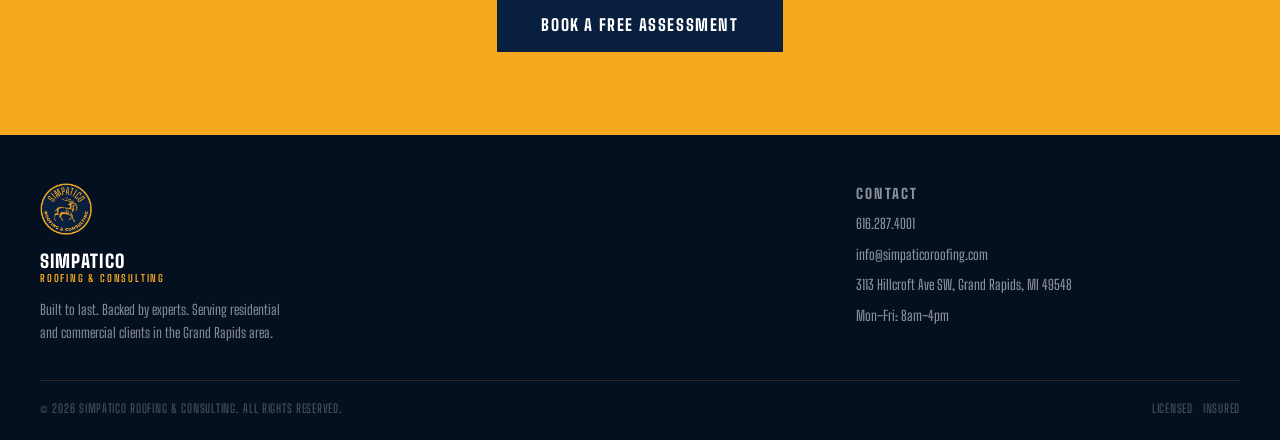
==== commit b9b850ae: "Remove insurance claims FAQ" ====
--- a/index.html
+++ b/index.html
@@ -372,14 +372,6 @@
         },
         {
           "@type": "Question",
-          "name": "Do you work with insurance companies on storm damage claims?",
-          "acceptedAnswer": {
-            "@type": "Answer",
-            "text": "Yes. We work directly with adjusters, thoroughly document hail and wind damage common to West Michigan, and help homeowners navigate the insurance claims process from inspection through approval."
-          }
-        },
-        {
-          "@type": "Question",
           "name": "What warranty do you offer?",
           "acceptedAnswer": {
             "@type": "Answer",
@@ -667,11 +659,6 @@
   </details>
 
   <details>
-    <summary>Do you work with insurance companies on storm damage claims?</summary>
-    <p>Yes. We work directly with adjusters, document hail and wind damage common to West Michigan, and help homeowners navigate the insurance claims process from inspection through approval.</p>
-  </details>
-
-  <details>
     <summary>What warranty do you offer?</summary>
     <p>Installations are backed by manufacturer warranties from Atlas (we are Atlas Pro Gold certified) and our own workmanship warranty. Specific terms are written into every estimate.</p>
   </details>
